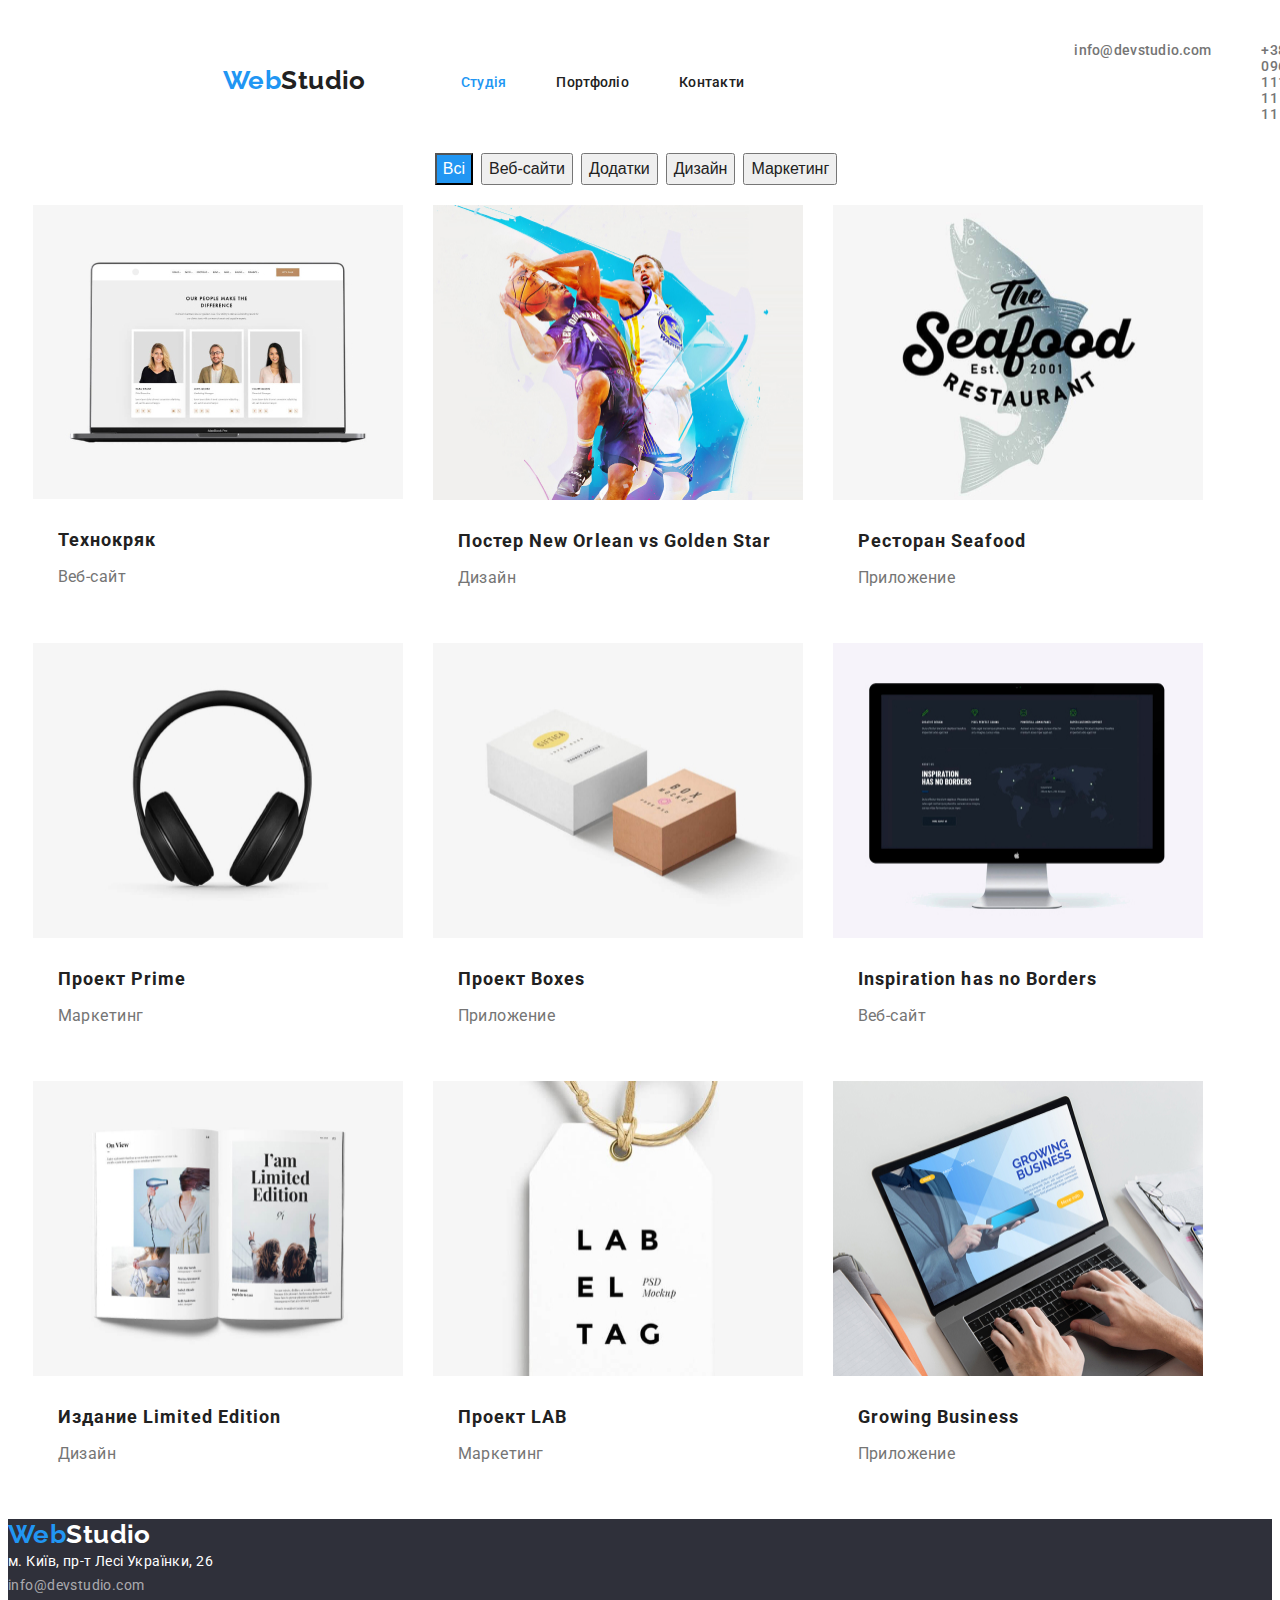
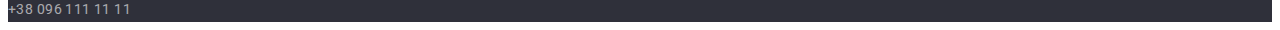
==== portfolio.html @ 52b1f056 "sdd css potfolio list" ====
<!DOCTYPE html>
<html lang="uk">
  <head>
    <meta charset="UTF-8" />
    <meta http-equiv="X-UA-Compatible" content="IE=edge" />
    <meta name="viewport" content="width=device-width, initial-scale=1.0" />
    <title>WebStudio</title>
    <link rel="preconnect" href="https://fonts.googleapis.com" />
    <link rel="preconnect" href="https://fonts.gstatic.com" crossorigin />
    <link
      href="https://fonts.googleapis.com/css2?family=Raleway:wght@700&family=Roboto:wght@400;500;700;900&display=swap"
      rel="stylesheet"
    />
    <link rel="stylesheet" href="./css/styles.css" />
  </head>

  <body>
    <header class="page-header">
      <nav class="conteiner main-nav">
        <a class="page-logo" href="./index.html"><span class="web-logo">Web</span>Studio</a>
        <ul class="site-nav list">
          <li class="item"><a href="./index.html" class="link current">Студія</a></li>
          <li class="item"><a href="./portfolio.html" class="link">Портфоліо</a></li>
          <li class="item"><a href="" class="link">Контакти</a></li>
        </ul>

        <ul class="auth-nav list">
          <li class="item">
            <a href="mailto:info@devstudio.com" class="link">info@devstudio.com</a>
          </li>
          <li class="item"><a href="tel:+380961111111" class="link">+38 096 111 11 11</a></li>
        </ul>
      </nav>
  </header>

    <main>
      <section class="portfolio">
        <h1 class="portfolio-title visually-hidden">Портфоліо</h1>
        <div class="portfolio-coneiner">
          <ul class="portfolio list">
            <li>
              <button class="portfolio-btn active" type="button">Всі</button>
            </li>
            <li>
              <button class="portfolio-btn" type="button">Веб-сайти</button>
            </li>
            <li>
              <button class="portfolio-btn" type="button">Додатки</button>
            </li>
            <li> 
              <button class="portfolio-btn" type="button">Дизайн</button>
            </li>
            <li>
              <button class="portfolio-btn" type="button">Маркетинг</button>
            </li>
          </ul>
        </div>
        
        <div class="list-conteiner">
          <ul class="flex-conteiner list">
            <li class="link">
              <img src="./images-portfolio/img.jpg" alt="Технокряк" class="photo" />
              <h3 class="list-title">Технокряк</h3>
              <p class="work-text">Веб-сайт</p>
            </li>
            <li class="link">
              <img
                src="./images-portfolio/img (1).jpg"
                alt="Постер New Orlean vs Golden Star"
                width="370"
                height="295"
                class="picture"
              />
              <h3 class="list-title">Постер New Orlean vs Golden Star</h3>
              <p class="work-text">Дизайн</p>
            </li>
            <li class="link">
              <img
                src="./images-portfolio/img (2).jpg"
                alt="Ресторан Seafood"
                width="370"
                height="295"
                class="picture"
              />
              <h3 class="list-title">Ресторан Seafood</h3>
              <p class="work-text">Приложение</p>
            </li>
            <li class="link">
              <img
                src="./images-portfolio/img (3).jpg"
                alt="Проект Prime"
                width="370"
                height="295"
                class="picture"
              />
              <h3 class="list-title">Проект Prime</h3>
              <p class="work-text">Маркетинг</p>
            </li>
            <li class="link">
              <img
                src="./images-portfolio/img (4).jpg"
                alt="Проект Boxes"
                width="370"
                height="295"
                class="picture"
              />
              <h3 class="list-title">Проект Boxes</h3>
              <p class="work-text">Приложение</p>
            </li>
            <li class="link">
              <img
                src="./images-portfolio/img (5).jpg"
                alt="Inspiration has no Borders"
                width="370"
                height="295"
                class="picture"
              />
              <h3 class="list-title">Inspiration has no Borders</h3>
              <p class="work-text">Веб-сайт</p>
            </li>
            <li class="link">
              <img
                src="./images-portfolio/img (7).jpg"
                alt="Издание Limited Edition"
                width="370"
                height="295"
                class="picture"
              />
              <h3 class="list-title">Издание Limited Edition</h3>
              <p class="work-text">Дизайн</p>
            </li>
            <li class="link">
              <img
                src="./images-portfolio/img (8).jpg"
                alt="Проект LAB"
                width="370"
                height="295"
                class="picture"
              />
              <h3 class="list-title">Проект LAB</h3>
              <p class="work-text">Маркетинг</p>
            </li>
            <li class="link">
              <img
                src="./images-portfolio/img (9).jpg"
                alt="Growing Business"
                width="370"
                height="295"
                class="picture"
              />
              <h3 class="list-title">Growing Business</h3>
              <p class="work-text">Приложение</p>
            </li>
          </ul>
        </div>
        
      </section>
    </main>

    <footer class="footer">
      <a class="logo list" href="./index.html"><span class="web-logo">Web</span>Studio</a>
      <address>
        <ul class="footer list">
          <li>
            <a
              href="https://www.google.com.ua/maps/place/%D0%B1%D1%83%D0%BB.+%D0%9B%D0%B5%D1%81%D0%B8+%D0%A3%D0%BA%D1%80%D0%B0%D0%B8%D0%BD%D0%BA%D0%B8,+26,+%D0%9A%D0%B8%D0%B5%D0%B2,+02000/@50.4265807,30.5383858,17z/data=!3m1!4b1!4m5!3m4!1s0x40d4cf0e033ecbe9:0x57a4dffefec77da0!8m2!3d50.4265807!4d30.5383858?hl=ru"
              class="adress-link"
              >м. Київ, пр-т Лесі Українки, 26</a
            >
          </li>
          <li><a href="mailto:info@devstudio.com" class="contacts-link">info@devstudio.com</a></li>
          <li><a href="tel:+380961111111" class="contacts-link">+38 096 111 11 11</a></li>
        </ul>
      </address>
    </footer>
  </body>
</html>
---- css/styles.css ----
/* index.html css */
:root {
    --primary-text-color: #757575;
    --secondary-text-color: #212121;
    --accent-color: #2196F3;
    --secondary-background-color: #FFFFFF;
}

body {
    font-family: Roboto, sans-serif; 
    font-size: 14px;
    letter-spacing: 0.03em;
    color: var(--primary-text-color);
    background-color: var(--secondary-background-color);
}

/* Utils */
.list {
    padding: 0;
    margin: 0;
    list-style: none;
}

/* .page-header {
    outline: 5px solid red;
} */

/* main-nav */
.main-nav  {
    display: flex;
    align-items: center;
    padding-left: 215px;
   }

/* logo */
.page-logo {
    display: flex;
    margin-right: 95px;

    color: var(--secondary-text-color); 
    font-family: 'Raleway', serif;
    font-weight: 700;
    font-size: 26px;
    line-height: 1.20;
    text-decoration: none;
}

.page-logo:hover,
.page-logo:focus {
    color: #292929;   
}

.web-logo {
    color: var(--accent-color);
}

/* site nav */
.link {
    text-decoration: none;
}

.conteiner {
    margin-left: auto;
    margin-right: auto;
}
.site-nav {
    display: flex;
    margin-right: 330px;
}

.site-nav .item + .item {
    margin-left: 50px   ;
}

.site-nav .link {
    display: block;
    padding-top: 35px;
    padding-bottom: 30px;

    color: var(--secondary-text-color);
    font-weight: 500;
    font-size: 14px;
    line-height: 1.07;
    letter-spacing: 0.02em;
    text-decoration: none;
    }

.site-nav .link:hover,
.site-nav .link:focus {
    color: var(--accent-color);
}

.site-nav .link.current {
    color: var(--accent-color);
}

/* auth-nav */
.auth-nav {
    display: flex;
}

.auth-nav .link {
    display: block;
    padding-top: 35px;
    padding-bottom: 30px;

    color: #757575;
    font-weight: 500;
    font-size: 14px;
    line-height: 1.14;
    letter-spacing: 0.02em;
    text-decoration: none; 
}

.auth-nav .item + .item {
    margin-left: 50px;
}

 .auth-nav .link:hover,
 .auth-nav .link:focus {
    color: var(--accent-color);
 }

/* Herro */
.herro {
    width: 1600px;
    line-height: 1.36;
    text-align: center;
    
    background-color: #2F303A;
}

.herro-title {
    padding-top: 200px;
    margin-top: 0;
    /* margin-bottom: 90px; */

    font-weight: 900;
    font-size: 44px;
    line-height: 1.36;
    text-align: center;
    letter-spacing: 0.06em;
    text-transform: uppercase;
    color: var(--secondary-background-color);
}

.btn {
    margin-bottom: 200px;
    font-weight: 700;
    font-size: 16px;
    line-height: 1.88;
    
    align-items: center;
    text-align: center;
    letter-spacing: 0.06em;
    cursor: pointer;
    color: var(--secondary-background-color);
    background: var(--accent-color)
}

.btn:hover,
.btn:focus {
    background:var(--accent-color);
    box-shadow: 0px 4px 4px rgba(0, 0, 0, 0.15);
    border-radius: 4px; 
}

/* features */
.features-section {
    display: flex;
    margin: 95px 215px;
    align-items: center;
   }

.section-title {
    font-weight: 700;
    font-size: 36px;
    line-height: 1.17;
    text-align: center;
    color: var(--secondary-text-color);
}

.features-list {
    display: flex;
    list-style: none;
    width: 1170px;
}

 /*прихований заголовок*/
 .visually-hidden {
    position: absolute;
    width: 1px;
    height: 1px;
    margin: -1px;
    border: 0;
    padding: 0;
    white-space: nowrap;
    clip-path: inset(100%);
    clip: rect(0 0 0 0);
    overflow: hidden;
 }

 .features-list .features-list-li + .features-list-li {
    margin-left: 30px;
 }

.title {
    margin-top: 0;
    margin-bottom: 10px;
    font-size: 14px;
    font-weight: 700;
    line-height: 1.14;
    list-style: none;
    color: var(--secondary-text-color);
    text-transform: uppercase;
}

.text {
    margin-top: 0;
    margin-bottom: 0;
    font-size: 14px;
    line-height: 1.71;
}

/* work */
.work-section {
    margin: 95px 215px;

    width: 1170px;
    align-items: center;
}

.work .link {
    display: flex;
    flex-direction: row;
    background: url(creative-artist-web-design-with-working-colour-selection-graphic-tablet_35674-1119.jpg);
}

.work-list {
    display: flex;
    /* flex-wrap: wrap; */
    margin-top: 0;
    margin-bottom: 0;

    list-style: none;
}

.work-list .link + .link {
    margin-left: 30px;
}
.work {
    margin-top: 0;
    margin-bottom: 50px;
}

/* team */
.team-section {
    margin-left: 215px;
    margin-right: 215px;
    margin-top: 0;
    align-items: center;
    background-color: red;
}

.section-title {
    margin-top: 95px;
    margin-bottom: 50px; 
}

.team {
    background-color: var(--secondary-background-color);
    border-radius: 0px;
}

.main-team {
display: flex;
}

.team-text {
    font-size: 16px;
    line-height: 1.19;
    text-align: center;
    color: var(--primary-text-color);
}

.team .title {
    font-weight: 500;
    font-size: 16px;
    line-height: 1.19;
    text-align: center;
    color: var(--secondary-text-color);
}

.photo{
    background-color: var(--primary-text-color);
}

/* footer    */
.footer {
background-color: #2F303A;
}

.logo {
    font-family: 'Raleway';
    font-weight: 700;
    font-size: 26px;
    line-height: 1.19;
    text-decoration: none;
    color: var(--secondary-background-color);
}

.adress-link,
.contacts-link {
    font-style: normal;
    line-height: 1.71;
    text-decoration: none;
    color: var(--secondary-background-color) 
}

.contacts-link {
    color: rgba(255, 255, 255, 0.6);
}

.contacts-link:hover,
.contacts-link:focus {
    color:var(--accent-color);
}

/* potfolio/css */
.work-text {
    margin-top: 0;
    margin-bottom: 20px;

    font-size: 16px;
    line-height: 30px;
    letter-spacing: 0.03em;
    color: var(--primary-text-color);
}

.work-text,
.list-title {
    padding-right: 25px;
    padding-left: 25px;
}

.list-title {
    margin-top: 20px;
    margin-bottom: 4px;
    
    font-size: 18px;
    line-height: 36px;
    letter-spacing: 0.06em;
    color: var(--secondary-text-color);
}

.portfolio .list {
    display: flex;
    justify-content: center;
    margin-top: 0px;
    margin-bottom: 20px;
}

.portfolio-btn {
    margin-right: 8px;
    font-weight: 500;
    font-size: 16px;
    line-height: 1.63;
    text-align: center;
    cursor: pointer;
    color: var(--secondary-text-color);
}

 .portfolio-btn:hover,
 .portfolio-btn:focus {
    color: #F5F4FA;
    background: #2196F3;
    box-shadow: 0px 3px 1px rgba(0, 0, 0, 0.1), 0px 1px 2px rgba(0, 0, 0, 0.08), 0px 2px 2px rgba(0, 0, 0, 0.12);
    border-radius: 4px;
 }

 .portfolio-btn.active {
    background-color: var(--accent-color);
    color: var(--secondary-background-color);
 }
 
 .list-conteiner {
    width: 1200px;
    padding-left: 15 px;
    padding-right: 15px;
    margin-left: auto;
    margin-right: auto;
 }

.flex-conteiner {
    display: flex;
    flex-wrap: wrap;
 }

 .flex-conteiner .link {
    background-color: var(--secondary-background-color);
    width: 370px;
    margin-right: 30px;
    margin-bottom: 30px;
}

.flex-conteiner:nth-child(3n) {
    margin-right: 0;
}

.flex-conteiner:nth-last-child(-n + 3) {
    margin-bottom: 0;
}
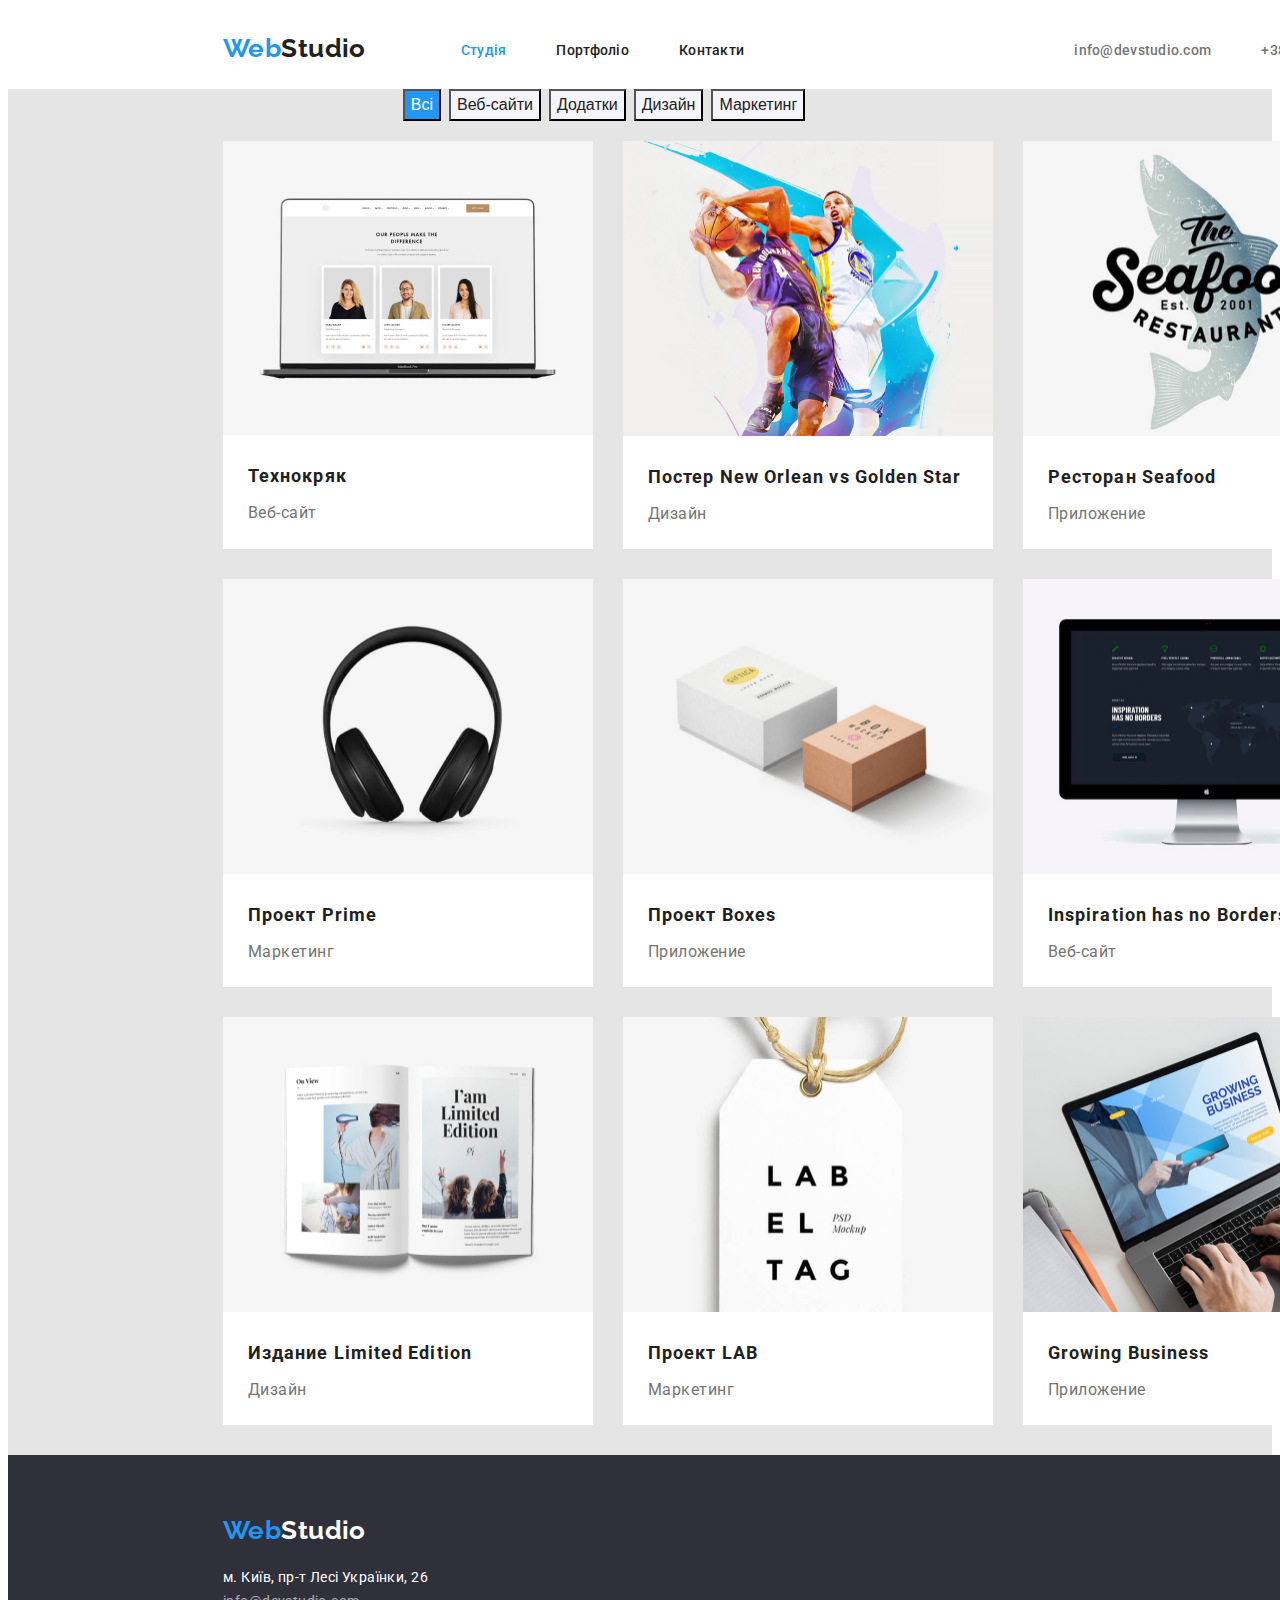
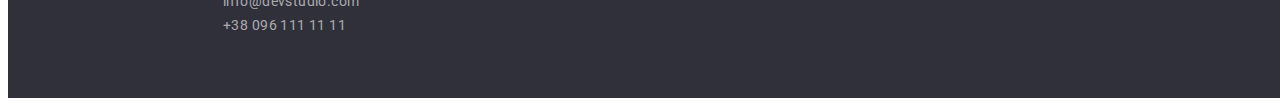
==== commit f1582ee4: "add css portfolio footer" ====
--- a/portfolio.html
+++ b/portfolio.html
@@ -158,20 +158,25 @@
     </main>
 
     <footer class="footer">
-      <a class="logo list" href="./index.html"><span class="web-logo">Web</span>Studio</a>
-      <address>
-        <ul class="footer list">
-          <li>
+      <section class="footer-section">
+        <div class="footer-logo">
+          <a class="logo list" href="./index.html"><span class="web-logo">Web</span>Studio</a>
+        </div>
+  
+        <address>
+        <ul class="footer-adress list">
+          <li class="item">
             <a
               href="https://www.google.com.ua/maps/place/%D0%B1%D1%83%D0%BB.+%D0%9B%D0%B5%D1%81%D0%B8+%D0%A3%D0%BA%D1%80%D0%B0%D0%B8%D0%BD%D0%BA%D0%B8,+26,+%D0%9A%D0%B8%D0%B5%D0%B2,+02000/@50.4265807,30.5383858,17z/data=!3m1!4b1!4m5!3m4!1s0x40d4cf0e033ecbe9:0x57a4dffefec77da0!8m2!3d50.4265807!4d30.5383858?hl=ru"
               class="adress-link"
               >м. Київ, пр-т Лесі Українки, 26</a
             >
           </li>
-          <li><a href="mailto:info@devstudio.com" class="contacts-link">info@devstudio.com</a></li>
-          <li><a href="tel:+380961111111" class="contacts-link">+38 096 111 11 11</a></li>
+          <li class="item"><a href="mailto:info@devstudio.com" class="contacts-link">info@devstudio.com</a></li>
+          <li class="item"><a href="tel:+380961111111" class="contacts-link">+38 096 111 11 11</a></li>
         </ul>
       </address>
+      </section>
     </footer>
   </body>
 </html>
--- a/css/styles.css
+++ b/css/styles.css
@@ -18,18 +18,17 @@
 .list {
     padding: 0;
     margin: 0;
+    
     list-style: none;
 }
-
-/* .page-header {
-    outline: 5px solid red;
-} */
 
 /* main-nav */
 .main-nav  {
     display: flex;
     align-items: center;
-    padding-left: 215px;
+    width: 1200px;
+    margin-left: 215px;
+    margin-right: 215px;
    }
 
 /* logo */
@@ -59,10 +58,6 @@
     text-decoration: none;
 }
 
-.conteiner {
-    margin-left: auto;
-    margin-right: auto;
-}
 .site-nav {
     display: flex;
     margin-right: 330px;
@@ -168,7 +163,9 @@
 /* features */
 .features-section {
     display: flex;
+
     margin: 95px 215px;
+
     align-items: center;
    }
 
@@ -182,6 +179,7 @@
 
 .features-list {
     display: flex;
+
     list-style: none;
     width: 1170px;
 }
@@ -207,6 +205,7 @@
 .title {
     margin-top: 0;
     margin-bottom: 10px;
+
     font-size: 14px;
     font-weight: 700;
     line-height: 1.14;
@@ -218,6 +217,7 @@
 .text {
     margin-top: 0;
     margin-bottom: 0;
+    
     font-size: 14px;
     line-height: 1.71;
 }
@@ -255,11 +255,14 @@
 
 /* team */
 .team-section {
+    padding-left: 15px;
+    padding-right: 15px;
     margin-left: 215px;
     margin-right: 215px;
     margin-top: 0;
+
     align-items: center;
-    background-color: red;
+    width: 1200px;
 }
 
 .section-title {
@@ -267,23 +270,32 @@
     margin-bottom: 50px; 
 }
 
+.main-team .team-list + .team-list {
+    margin-left: 30px;
+}
 .team {
     background-color: var(--secondary-background-color);
     border-radius: 0px;
 }
 
 .main-team {
-display: flex;
+    display: flex;
+    margin-bottom: 95px;
 }
 
 .team-text {
+    margin-bottom: 30px;
+
     font-size: 16px;
     line-height: 1.19;
     text-align: center;
     color: var(--primary-text-color);
 }
 
-.team .title {
+.team-list .title {
+    margin-top: 30px;
+    margin-bottom: 10px;
+
     font-weight: 500;
     font-size: 16px;
     line-height: 1.19;
@@ -291,15 +303,20 @@
     color: var(--secondary-text-color);
 }
 
-.photo{
+.photo {
     background-color: var(--primary-text-color);
 }
 
-/* footer    */
 .footer {
-background-color: #2F303A;
-}
-
+    width: 1600px;
+    background-color: #2F303A;
+}
+
+.footer-section {
+    width: 1200px;
+    margin-left: 215px;
+    
+}
 .logo {
     font-family: 'Raleway';
     font-weight: 700;
@@ -309,6 +326,14 @@
     color: var(--secondary-background-color);
 }
 
+.footer-logo {
+    padding-top: 60px;
+    padding-bottom: 20px;
+}
+
+.footer-adress {
+    padding-bottom: 60px;
+}
 .adress-link,
 .contacts-link {
     font-style: normal;
@@ -353,21 +378,34 @@
     color: var(--secondary-text-color);
 }
 
+.portfolio {
+    background-color: #E5E5E5;
+}
+
+.portfolio-coneiner {
+ width: 1200px;
+}
+
 .portfolio .list {
     display: flex;
-    justify-content: center;
     margin-top: 0px;
     margin-bottom: 20px;
+    margin-right: 0;
+    justify-content: center;
+    
 }
 
 .portfolio-btn {
     margin-right: 8px;
+
     font-weight: 500;
     font-size: 16px;
+
     line-height: 1.63;
     text-align: center;
     cursor: pointer;
     color: var(--secondary-text-color);
+    background-color: #F5F4FA;
 }
 
  .portfolio-btn:hover,
@@ -385,22 +423,26 @@
  
  .list-conteiner {
     width: 1200px;
+
     padding-left: 15 px;
     padding-right: 15px;
-    margin-left: auto;
-    margin-right: auto;
+    margin-left: 215px;
+    margin-right: 215px;
  }
 
 .flex-conteiner {
     display: flex;
     flex-wrap: wrap;
+
  }
 
  .flex-conteiner .link {
-    background-color: var(--secondary-background-color);
     width: 370px;
+
     margin-right: 30px;
     margin-bottom: 30px;
+
+    background-color: var(--secondary-background-color);
 }
 
 .flex-conteiner:nth-child(3n) {
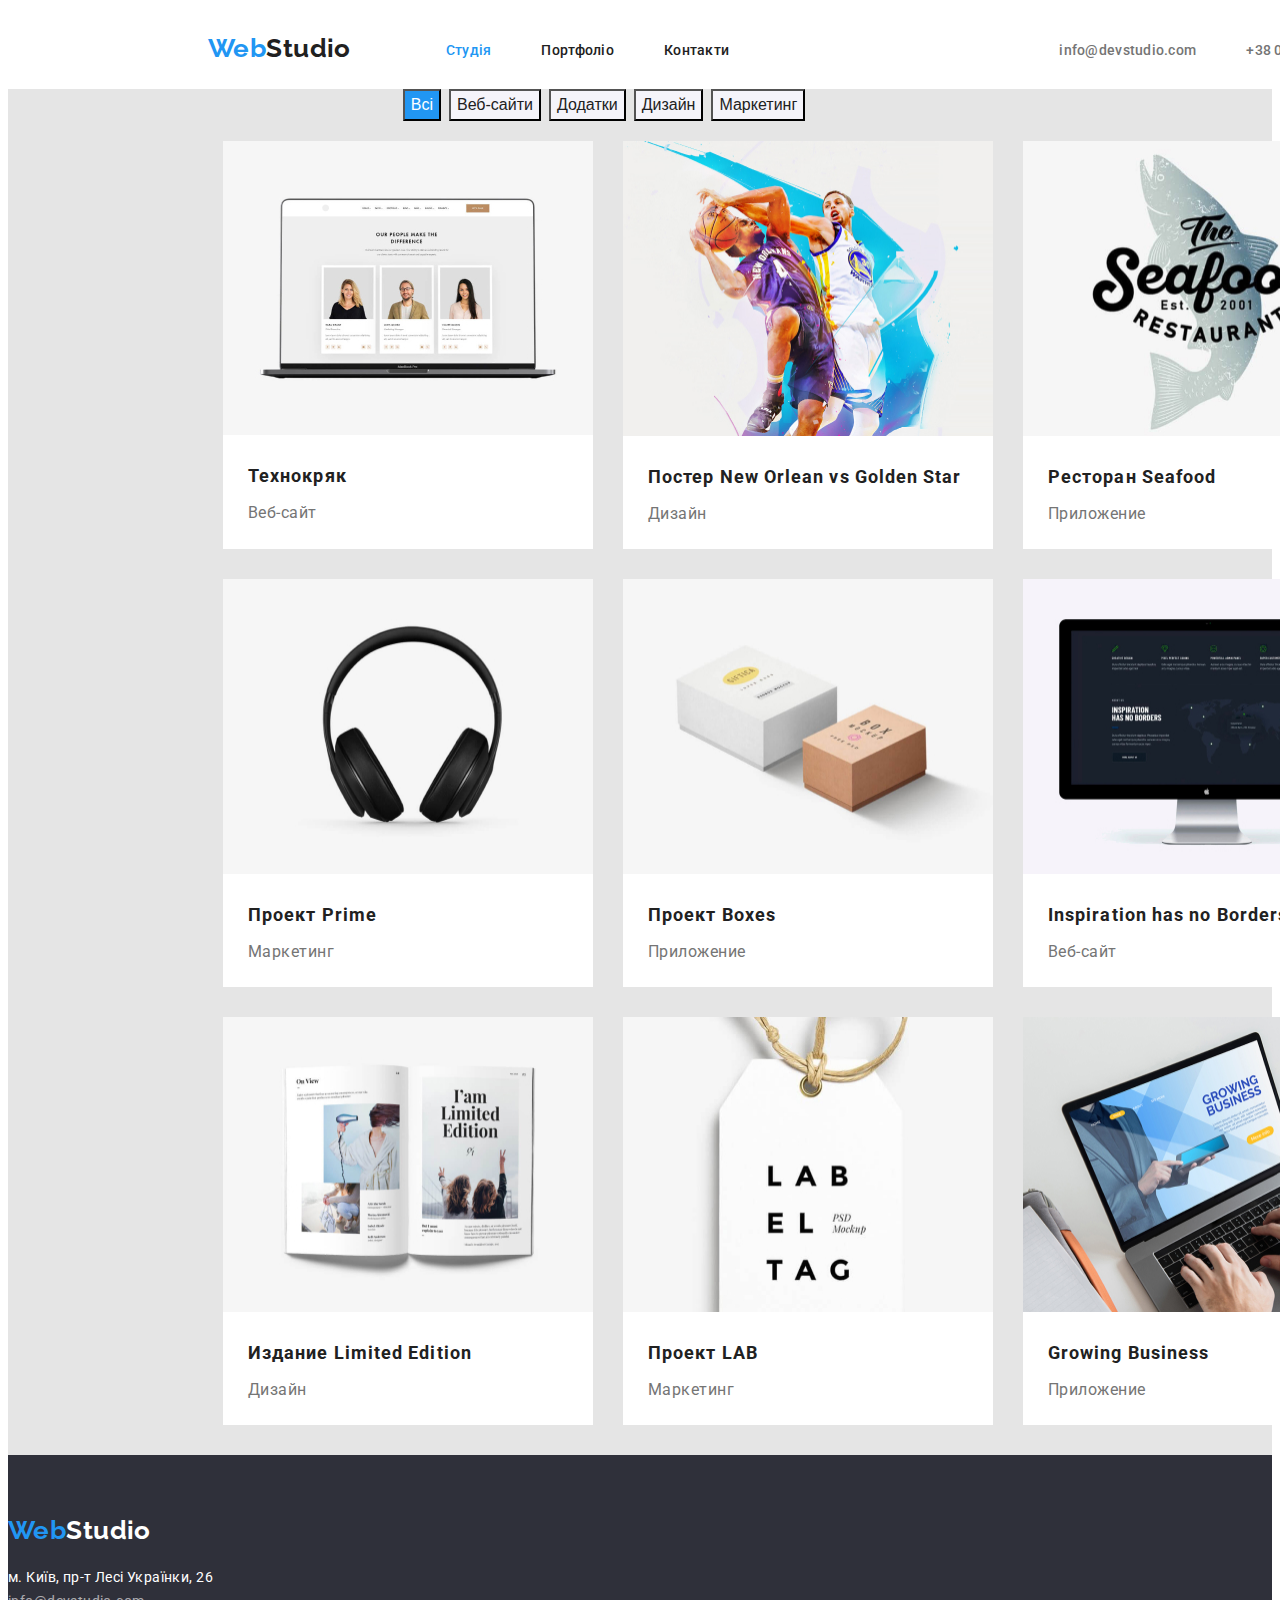
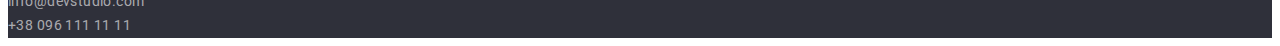
==== commit 4e3e721a: "fix portfolio footer" ====
--- a/portfolio.html
+++ b/portfolio.html
@@ -16,22 +16,24 @@
 
   <body>
     <header class="page-header">
-      <nav class="conteiner main-nav">
-        <a class="page-logo" href="./index.html"><span class="web-logo">Web</span>Studio</a>
-        <ul class="site-nav list">
-          <li class="item"><a href="./index.html" class="link current">Студія</a></li>
-          <li class="item"><a href="./portfolio.html" class="link">Портфоліо</a></li>
-          <li class="item"><a href="" class="link">Контакти</a></li>
-        </ul>
+      <div class="page container">
+        <nav class="main-nav">
+          <a class="page-logo" href="./index.html"><span class="web-logo">Web</span>Studio</a>
+          <ul class="site-nav list">
+            <li class="item"><a href="./index.html" class="link current">Студія</a></li>
+            <li class="item"><a href="./portfolio.html" class="link">Портфоліо</a></li>
+            <li class="item"><a href="" class="link">Контакти</a></li>
+          </ul>
+        </nav>
 
-        <ul class="auth-nav list">
-          <li class="item">
-            <a href="mailto:info@devstudio.com" class="link">info@devstudio.com</a>
-          </li>
-          <li class="item"><a href="tel:+380961111111" class="link">+38 096 111 11 11</a></li>
-        </ul>
-      </nav>
-  </header>
+          <ul class="auth-nav list">
+            <li class="item">
+              <a href="mailto:info@devstudio.com" class="link">info@devstudio.com</a>
+            </li>
+            <li class="item"><a href="tel:+380961111111" class="link">+38 096 111 11 11</a></li>
+          </ul>
+      </div>
+    </header>
 
     <main>
       <section class="portfolio">
--- a/css/styles.css
+++ b/css/styles.css
@@ -6,6 +6,14 @@
     --secondary-background-color: #FFFFFF;
 }
 
+/* Utils */
+.list {
+    padding: 0;
+    margin: 0;
+    
+    list-style: none;
+}
+
 body {
     font-family: Roboto, sans-serif; 
     font-size: 14px;
@@ -14,21 +22,41 @@
     background-color: var(--secondary-background-color);
 }
 
-/* Utils */
-.list {
-    padding: 0;
-    margin: 0;
-    
-    list-style: none;
+.section {
+    width: 1600px;
+    margin-top: 94px;
+    margin-bottom: 94px;
+   }
+
+.page-header {
+    width: 1600px;
+    background-color: var(--secondary-background-color);
+}
+
+.hero-container {
+    width: 1200px;
+    padding-left: 15px;
+    padding-right: 15px;
+    margin-left: auto;
+    margin-right: auto;
+}
+
+.container {
+    width: 1200px;
+    padding-left: 15px;
+    padding-right: 15px;
+    margin-left: auto;
+    margin-right: auto;
 }
 
 /* main-nav */
+.page {
+    display: flex;
+}
+
 .main-nav  {
     display: flex;
     align-items: center;
-    width: 1200px;
-    margin-left: 215px;
-    margin-right: 215px;
    }
 
 /* logo */
@@ -116,19 +144,23 @@
     color: var(--accent-color);
  }
 
-/* Herro */
-.herro {
+/* Hero */
+.hero-section {
     width: 1600px;
-    line-height: 1.36;
-    text-align: center;
-    
+    padding-left: 94px;
+    padding-right: 94px;
+    padding-top: 200px;
+    padding-bottom: 200px;
+    text-align: center;
     background-color: #2F303A;
 }
 
-.herro-title {
-    padding-top: 200px;
-    margin-top: 0;
-    /* margin-bottom: 90px; */
+.hero-title {
+    width: 696px;
+    margin-top: 0;
+    margin-bottom: 30px;
+    margin-left: auto;
+    margin-right: auto;
 
     font-weight: 900;
     font-size: 44px;
@@ -140,7 +172,8 @@
 }
 
 .btn {
-    margin-bottom: 200px;
+    padding: 10px 32px 10px 32px;
+
     font-weight: 700;
     font-size: 16px;
     line-height: 1.88;
@@ -150,7 +183,8 @@
     letter-spacing: 0.06em;
     cursor: pointer;
     color: var(--secondary-background-color);
-    background: var(--accent-color)
+    background: var(--accent-color);
+    border: var(--accent-color);
 }
 
 .btn:hover,
@@ -161,14 +195,6 @@
 }
 
 /* features */
-.features-section {
-    display: flex;
-
-    margin: 95px 215px;
-
-    align-items: center;
-   }
-
 .section-title {
     font-weight: 700;
     font-size: 36px;
@@ -178,10 +204,10 @@
 }
 
 .features-list {
-    display: flex;
-
+    padding: 0;
+    margin: 0;
+    display: flex;
     list-style: none;
-    width: 1170px;
 }
 
  /*прихований заголовок*/
@@ -198,6 +224,10 @@
     overflow: hidden;
  }
 
+ .features-list-li {
+    width: 270px;
+ }
+
  .features-list .features-list-li + .features-list-li {
     margin-left: 30px;
  }
@@ -223,13 +253,6 @@
 }
 
 /* work */
-.work-section {
-    margin: 95px 215px;
-
-    width: 1170px;
-    align-items: center;
-}
-
 .work .link {
     display: flex;
     flex-direction: row;
@@ -238,9 +261,9 @@
 
 .work-list {
     display: flex;
-    /* flex-wrap: wrap; */
     margin-top: 0;
     margin-bottom: 0;
+    padding: 0%;
 
     list-style: none;
 }
@@ -251,18 +274,6 @@
 .work {
     margin-top: 0;
     margin-bottom: 50px;
-}
-
-/* team */
-.team-section {
-    padding-left: 15px;
-    padding-right: 15px;
-    margin-left: 215px;
-    margin-right: 215px;
-    margin-top: 0;
-
-    align-items: center;
-    width: 1200px;
 }
 
 .section-title {
@@ -273,6 +284,7 @@
 .main-team .team-list + .team-list {
     margin-left: 30px;
 }
+
 .team {
     background-color: var(--secondary-background-color);
     border-radius: 0px;
@@ -307,16 +319,11 @@
     background-color: var(--primary-text-color);
 }
 
+/* footer */
 .footer {
-    width: 1600px;
     background-color: #2F303A;
 }
 
-.footer-section {
-    width: 1200px;
-    margin-left: 215px;
-    
-}
 .logo {
     font-family: 'Raleway';
     font-weight: 700;
@@ -327,13 +334,22 @@
 }
 
 .footer-logo {
+    width: 145px;
     padding-top: 60px;
     padding-bottom: 20px;
 }
 
-.footer-adress {
+.footer-adress-list {
+    width: 231px;
+    padding-left: 0;
     padding-bottom: 60px;
-}
+    margin: 0;
+    list-style: none;
+}
+.footer-adress .list {
+    margin-right: 0;
+}
+
 .adress-link,
 .contacts-link {
     font-style: normal;
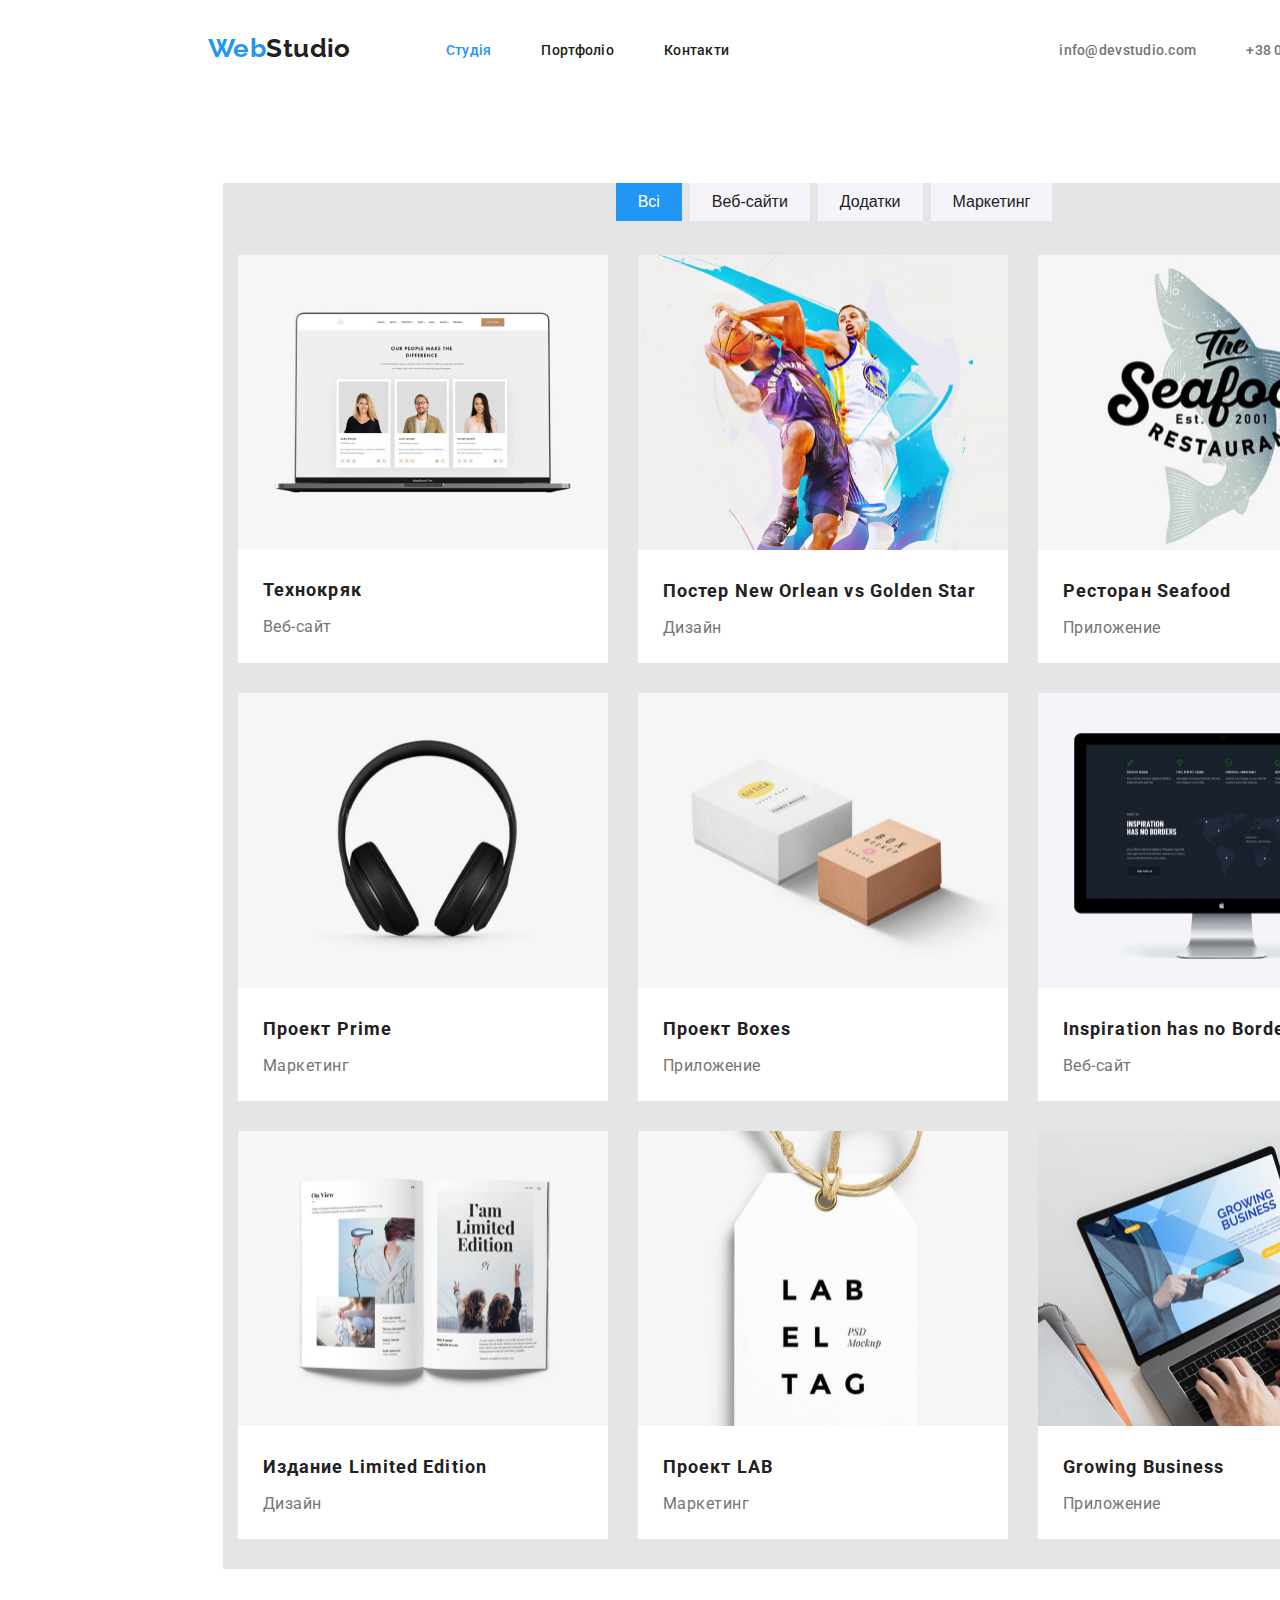
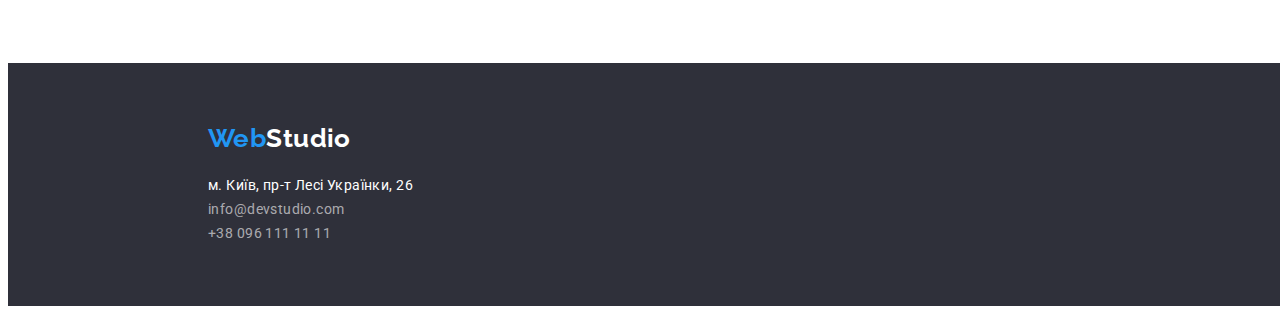
==== commit 6c29ab74: "fix portfolio" ====
--- a/portfolio.html
+++ b/portfolio.html
@@ -38,25 +38,12 @@
     <main>
       <section class="portfolio">
         <h1 class="portfolio-title visually-hidden">Портфоліо</h1>
-        <div class="portfolio-coneiner">
-          <ul class="portfolio list">
-            <li>
+          <div class="portfolio-container">
               <button class="portfolio-btn active" type="button">Всі</button>
-            </li>
-            <li>
               <button class="portfolio-btn" type="button">Веб-сайти</button>
-            </li>
-            <li>
               <button class="portfolio-btn" type="button">Додатки</button>
-            </li>
-            <li> 
-              <button class="portfolio-btn" type="button">Дизайн</button>
-            </li>
-            <li>
               <button class="portfolio-btn" type="button">Маркетинг</button>
-            </li>
-          </ul>
-        </div>
+          </div>
         
         <div class="list-conteiner">
           <ul class="flex-conteiner list">
@@ -159,26 +146,23 @@
       </section>
     </main>
 
-    <footer class="footer">
-      <section class="footer-section">
-        <div class="footer-logo">
-          <a class="logo list" href="./index.html"><span class="web-logo">Web</span>Studio</a>
-        </div>
-  
-        <address>
-        <ul class="footer-adress list">
-          <li class="item">
-            <a
-              href="https://www.google.com.ua/maps/place/%D0%B1%D1%83%D0%BB.+%D0%9B%D0%B5%D1%81%D0%B8+%D0%A3%D0%BA%D1%80%D0%B0%D0%B8%D0%BD%D0%BA%D0%B8,+26,+%D0%9A%D0%B8%D0%B5%D0%B2,+02000/@50.4265807,30.5383858,17z/data=!3m1!4b1!4m5!3m4!1s0x40d4cf0e033ecbe9:0x57a4dffefec77da0!8m2!3d50.4265807!4d30.5383858?hl=ru"
-              class="adress-link"
-              >м. Київ, пр-т Лесі Українки, 26</a
-            >
-          </li>
-          <li class="item"><a href="mailto:info@devstudio.com" class="contacts-link">info@devstudio.com</a></li>
-          <li class="item"><a href="tel:+380961111111" class="contacts-link">+38 096 111 11 11</a></li>
-        </ul>
-      </address>
-      </section>
+    <footer class="footer-section">
+      <div class="container">
+          <div class="footer-logo">
+            <a class="logo list" href="./index.html"><span class="web-logo">Web</span>Studio</a>
+          </div>
+    
+          <address class="footer-addres">
+            <ul class="footer-adress-list">
+              <li class="item"><a
+                href="https://www.google.com.ua/maps/place/%D0%B1%D1%83%D0%BB.+%D0%9B%D0%B5%D1%81%D0%B8+%D0%A3%D0%BA%D1%80%D0%B0%D0%B8%D0%BD%D0%BA%D0%B8,+26,+%D0%9A%D0%B8%D0%B5%D0%B2,+02000/@50.4265807,30.5383858,17z/data=!3m1!4b1!4m5!3m4!1s0x40d4cf0e033ecbe9:0x57a4dffefec77da0!8m2!3d50.4265807!4d30.5383858?hl=ru"
+                class="adress-link"
+                >м. Київ, пр-т Лесі Українки, 26</a></li>
+              <li class="item"><a href="mailto:info@devstudio.com" class="contacts-link">info@devstudio.com</a></li>
+              <li class="item"><a href="tel:+380961111111" class="contacts-link">+38 096 111 11 11</a></li>
+            </ul>
+          </address>
+      </div>
     </footer>
   </body>
 </html>
--- a/css/styles.css
+++ b/css/styles.css
@@ -25,7 +25,6 @@
 .section {
     width: 1600px;
     margin-top: 94px;
-    margin-bottom: 94px;
    }
 
 .page-header {
@@ -145,6 +144,10 @@
  }
 
 /* Hero */
+.main-contenet {
+    margin-bottom: 0;
+}
+
 .hero-section {
     width: 1600px;
     padding-left: 94px;
@@ -271,13 +274,23 @@
 .work-list .link + .link {
     margin-left: 30px;
 }
+
 .work {
     margin-top: 0;
     margin-bottom: 50px;
 }
 
+/* team */
+.team-section {
+    width: 1600px;
+    margin-top: 0;
+    margin-bottom: 0;
+    padding-top: 94px;
+    padding-bottom: 94px;
+}
+
 .section-title {
-    margin-top: 95px;
+    margin-top: 94px;
     margin-bottom: 50px; 
 }
 
@@ -292,7 +305,6 @@
 
 .main-team {
     display: flex;
-    margin-bottom: 95px;
 }
 
 .team-text {
@@ -320,7 +332,10 @@
 }
 
 /* footer */
-.footer {
+.footer-section {
+    width: 1600px;
+    margin-top: 0;
+    margin-top: 0;
     background-color: #2F303A;
 }
 
@@ -368,6 +383,68 @@
 }
 
 /* potfolio/css */
+.portfolio {
+    width: 1200px;
+    margin-top: 94px;
+    margin-bottom: 94px;
+    margin-left: 215px;
+    margin-right: 215px;
+    padding-left: 15px;
+    padding-right: 15px;
+    background-color: #E5E5E5;
+}
+
+.portfolio-container {
+    display: flex;
+    margin-top: 0px;
+    margin-left: auto;
+    margin-right: auto;
+    width: 611px;
+    padding-top: 0;
+    padding-bottom: 34px;
+    justify-content: center;
+}
+
+.portfolio-btn {
+    margin-right: 8px;
+    padding: 6px 22px 6px 22px;
+    font-weight: 500;
+    font-size: 16px;
+
+    line-height: 1.63;
+    text-align: center;
+    cursor: pointer;
+    color: var(--secondary-text-color);
+    background-color: #F5F4FA;
+    border: transparent;
+}
+
+ .portfolio-btn:hover,
+ .portfolio-btn:focus {
+    color: #F5F4FA;
+    background: #2196F3;
+    box-shadow: 0px 3px 1px rgba(0, 0, 0, 0.1), 0px 1px 2px rgba(0, 0, 0, 0.08), 0px 2px 2px rgba(0, 0, 0, 0.12);
+    border-radius: 4px;
+ }
+
+ .portfolio-btn.active {
+    background-color: var(--accent-color);
+    color: var(--secondary-background-color);
+ }
+
+.list-conteiner {
+    width: 1200px;
+    padding-left: 15 px;
+    padding-right: 15px;
+    margin-left: auto;
+    margin-right: auto;
+ }  
+
+.flex-conteiner {
+    display: flex;
+    flex-wrap: wrap;
+ }
+ 
 .work-text {
     margin-top: 0;
     margin-bottom: 20px;
@@ -394,64 +471,6 @@
     color: var(--secondary-text-color);
 }
 
-.portfolio {
-    background-color: #E5E5E5;
-}
-
-.portfolio-coneiner {
- width: 1200px;
-}
-
-.portfolio .list {
-    display: flex;
-    margin-top: 0px;
-    margin-bottom: 20px;
-    margin-right: 0;
-    justify-content: center;
-    
-}
-
-.portfolio-btn {
-    margin-right: 8px;
-
-    font-weight: 500;
-    font-size: 16px;
-
-    line-height: 1.63;
-    text-align: center;
-    cursor: pointer;
-    color: var(--secondary-text-color);
-    background-color: #F5F4FA;
-}
-
- .portfolio-btn:hover,
- .portfolio-btn:focus {
-    color: #F5F4FA;
-    background: #2196F3;
-    box-shadow: 0px 3px 1px rgba(0, 0, 0, 0.1), 0px 1px 2px rgba(0, 0, 0, 0.08), 0px 2px 2px rgba(0, 0, 0, 0.12);
-    border-radius: 4px;
- }
-
- .portfolio-btn.active {
-    background-color: var(--accent-color);
-    color: var(--secondary-background-color);
- }
- 
- .list-conteiner {
-    width: 1200px;
-
-    padding-left: 15 px;
-    padding-right: 15px;
-    margin-left: 215px;
-    margin-right: 215px;
- }
-
-.flex-conteiner {
-    display: flex;
-    flex-wrap: wrap;
-
- }
-
  .flex-conteiner .link {
     width: 370px;
 
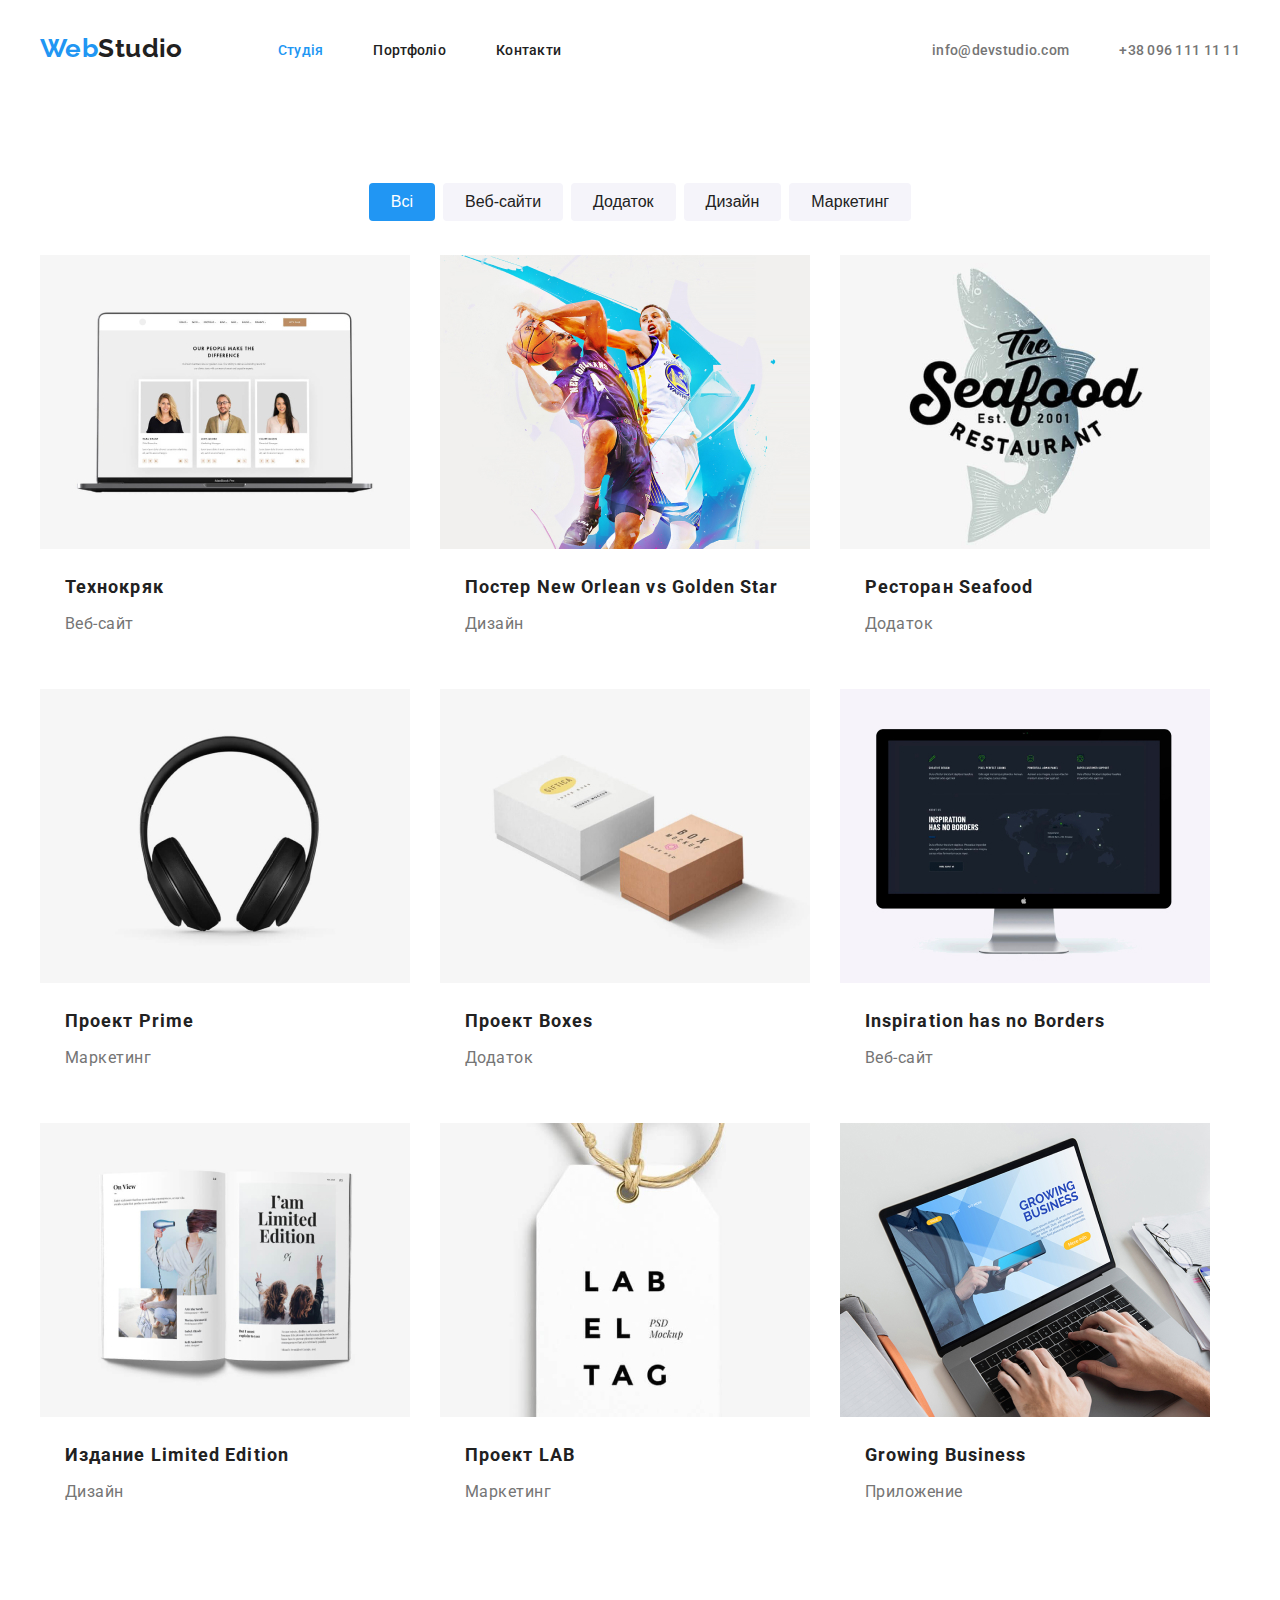
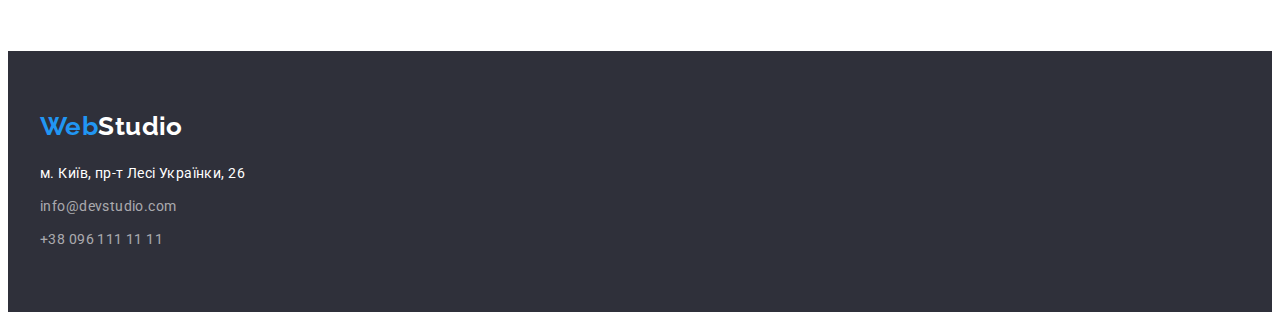
==== commit 60335ddc: "fix portfolio" ====
--- a/portfolio.html
+++ b/portfolio.html
@@ -36,16 +36,17 @@
     </header>
 
     <main>
-      <section class="portfolio">
+      <section class="portfolio section">
         <h1 class="portfolio-title visually-hidden">Портфоліо</h1>
-          <div class="portfolio-container">
+          <div class="container portfolio-container">
               <button class="portfolio-btn active" type="button">Всі</button>
               <button class="portfolio-btn" type="button">Веб-сайти</button>
-              <button class="portfolio-btn" type="button">Додатки</button>
+              <button class="portfolio-btn" type="button">Додаток</button>
+              <button class="portfolio-btn" type="button">Дизайн</button>
               <button class="portfolio-btn" type="button">Маркетинг</button>
           </div>
         
-        <div class="list-conteiner">
+        <div class=" container list-conteiner">
           <ul class="flex-conteiner list">
             <li class="link">
               <img src="./images-portfolio/img.jpg" alt="Технокряк" class="photo" />
@@ -72,7 +73,7 @@
                 class="picture"
               />
               <h3 class="list-title">Ресторан Seafood</h3>
-              <p class="work-text">Приложение</p>
+              <p class="work-text">Додаток</p>
             </li>
             <li class="link">
               <img
@@ -94,7 +95,7 @@
                 class="picture"
               />
               <h3 class="list-title">Проект Boxes</h3>
-              <p class="work-text">Приложение</p>
+              <p class="work-text">Додаток</p>
             </li>
             <li class="link">
               <img
@@ -146,13 +147,10 @@
       </section>
     </main>
 
-    <footer class="footer-section">
+    <footer class="section footer-section">
       <div class="container">
-          <div class="footer-logo">
-            <a class="logo list" href="./index.html"><span class="web-logo">Web</span>Studio</a>
-          </div>
-    
-          <address class="footer-addres">
+        <a class="logo list" href="./index.html"><span class="web-logo">Web</span>Studio</a>
+        <address class="footer-addres">
             <ul class="footer-adress-list">
               <li class="item"><a
                 href="https://www.google.com.ua/maps/place/%D0%B1%D1%83%D0%BB.+%D0%9B%D0%B5%D1%81%D0%B8+%D0%A3%D0%BA%D1%80%D0%B0%D0%B8%D0%BD%D0%BA%D0%B8,+26,+%D0%9A%D0%B8%D0%B5%D0%B2,+02000/@50.4265807,30.5383858,17z/data=!3m1!4b1!4m5!3m4!1s0x40d4cf0e033ecbe9:0x57a4dffefec77da0!8m2!3d50.4265807!4d30.5383858?hl=ru"
--- a/css/styles.css
+++ b/css/styles.css
@@ -6,7 +6,44 @@
     --secondary-background-color: #FFFFFF;
 }
 
-/* Utils */
+reset
+html {
+	box-sizing: border-box;
+}
+*,
+*::after,
+*::before {
+	box-sizing: inherit;
+}
+
+h1,
+h2,
+h3,
+h4,
+h5,
+h6,
+p {
+	margin-top: 0;
+}
+
+.ul {
+	list-style: none;
+	padding-left: 0;
+    padding: 0;
+	margin: 0;
+}
+
+.a {
+	text-decoration: none;
+	color: inherit;
+}
+
+img {
+	display: block;
+	max-width: 100%;
+	height: auto;
+}
+
 .list {
     padding: 0;
     margin: 0;
@@ -23,12 +60,11 @@
 }
 
 .section {
-    width: 1600px;
-    margin-top: 94px;
+    padding-bottom: 94px;
+    padding-top: 94px;
    }
 
 .page-header {
-    width: 1600px;
     background-color: var(--secondary-background-color);
 }
 
@@ -56,6 +92,7 @@
 .main-nav  {
     display: flex;
     align-items: center;
+    margin-right: auto;
    }
 
 /* logo */
@@ -87,7 +124,6 @@
 
 .site-nav {
     display: flex;
-    margin-right: 330px;
 }
 
 .site-nav .item + .item {
@@ -149,9 +185,6 @@
 }
 
 .hero-section {
-    width: 1600px;
-    padding-left: 94px;
-    padding-right: 94px;
     padding-top: 200px;
     padding-bottom: 200px;
     text-align: center;
@@ -160,7 +193,6 @@
 
 .hero-title {
     width: 696px;
-    margin-top: 0;
     margin-bottom: 30px;
     margin-left: auto;
     margin-right: auto;
@@ -180,14 +212,14 @@
     font-weight: 700;
     font-size: 16px;
     line-height: 1.88;
-    
+    border: none;
     align-items: center;
     text-align: center;
+    border-radius: 4px;
     letter-spacing: 0.06em;
     cursor: pointer;
     color: var(--secondary-background-color);
     background: var(--accent-color);
-    border: var(--accent-color);
 }
 
 .btn:hover,
@@ -236,7 +268,6 @@
  }
 
 .title {
-    margin-top: 0;
     margin-bottom: 10px;
 
     font-size: 14px;
@@ -256,6 +287,9 @@
 }
 
 /* work */
+.about {
+    padding-top: 0;
+}
 .work .link {
     display: flex;
     flex-direction: row;
@@ -275,22 +309,29 @@
     margin-left: 30px;
 }
 
+.work-list .link + .link:not(:last-child) {
+    margin-left: 30px;
+}
+
 .work {
     margin-top: 0;
     margin-bottom: 50px;
 }
 
+.work-item {
+   display: block;
+   max-width: 100%; 
+   height: auto;
+}
+
 /* team */
 .team-section {
-    width: 1600px;
     margin-top: 0;
     margin-bottom: 0;
-    padding-top: 94px;
-    padding-bottom: 94px;
+    background-color: #F5F4FA;
 }
 
 .section-title {
-    margin-top: 94px;
     margin-bottom: 50px; 
 }
 
@@ -299,12 +340,19 @@
 }
 
 .team {
-    background-color: var(--secondary-background-color);
+    background-color: #F5F4FA;
     border-radius: 0px;
 }
 
 .main-team {
     display: flex;
+    padding-left: 0;
+}
+
+.team-list {
+    background: #FFFFFF;
+    box-shadow: 0px 1px 3px rgba(0, 0, 0, 0.12), 0px 1px 1px rgba(0, 0, 0, 0.14), 0px 2px 1px rgba(0, 0, 0, 0.2);
+    border-radius: 0px 0px 4px 4px;
 }
 
 .team-text {
@@ -324,6 +372,8 @@
     font-size: 16px;
     line-height: 1.19;
     text-align: center;
+    letter-spacing: 0.03em;
+    text-transform: none;
     color: var(--secondary-text-color);
 }
 
@@ -333,13 +383,15 @@
 
 /* footer */
 .footer-section {
-    width: 1600px;
+    padding-top: 60px;
+    padding-bottom: 60px;
     margin-top: 0;
     margin-top: 0;
     background-color: #2F303A;
 }
 
 .logo {
+    margin-bottom: 20px;
     font-family: 'Raleway';
     font-weight: 700;
     font-size: 26px;
@@ -348,21 +400,23 @@
     color: var(--secondary-background-color);
 }
 
-.footer-logo {
-    width: 145px;
-    padding-top: 60px;
-    padding-bottom: 20px;
-}
-
 .footer-adress-list {
-    width: 231px;
-    padding-left: 0;
-    padding-bottom: 60px;
+    padding-top: 20px;
+    padding-left: 0;    
     margin: 0;
     list-style: none;
 }
+
 .footer-adress .list {
     margin-right: 0;
+}
+
+.footer-adress-list .item {
+margin-bottom: 9px;
+}
+
+.footer-adress-list .item:last-child {
+    margin-bottom: 0;
 }
 
 .adress-link,
@@ -383,33 +437,17 @@
 }
 
 /* potfolio/css */
-.portfolio {
-    width: 1200px;
-    margin-top: 94px;
-    margin-bottom: 94px;
-    margin-left: 215px;
-    margin-right: 215px;
-    padding-left: 15px;
-    padding-right: 15px;
-    background-color: #E5E5E5;
-}
-
 .portfolio-container {
     display: flex;
-    margin-top: 0px;
-    margin-left: auto;
-    margin-right: auto;
-    width: 611px;
-    padding-top: 0;
     padding-bottom: 34px;
     justify-content: center;
 }
 
 .portfolio-btn {
-    margin-right: 8px;
     padding: 6px 22px 6px 22px;
     font-weight: 500;
     font-size: 16px;
+    border-radius: 4px;
 
     line-height: 1.63;
     text-align: center;
@@ -417,6 +455,10 @@
     color: var(--secondary-text-color);
     background-color: #F5F4FA;
     border: transparent;
+}
+
+.portfolio-btn + .portfolio-btn {
+    margin-left: 8px;
 }
 
  .portfolio-btn:hover,
@@ -432,21 +474,12 @@
     color: var(--secondary-background-color);
  }
 
-.list-conteiner {
-    width: 1200px;
-    padding-left: 15 px;
-    padding-right: 15px;
-    margin-left: auto;
-    margin-right: auto;
- }  
-
 .flex-conteiner {
     display: flex;
     flex-wrap: wrap;
  }
  
 .work-text {
-    margin-top: 0;
     margin-bottom: 20px;
 
     font-size: 16px;
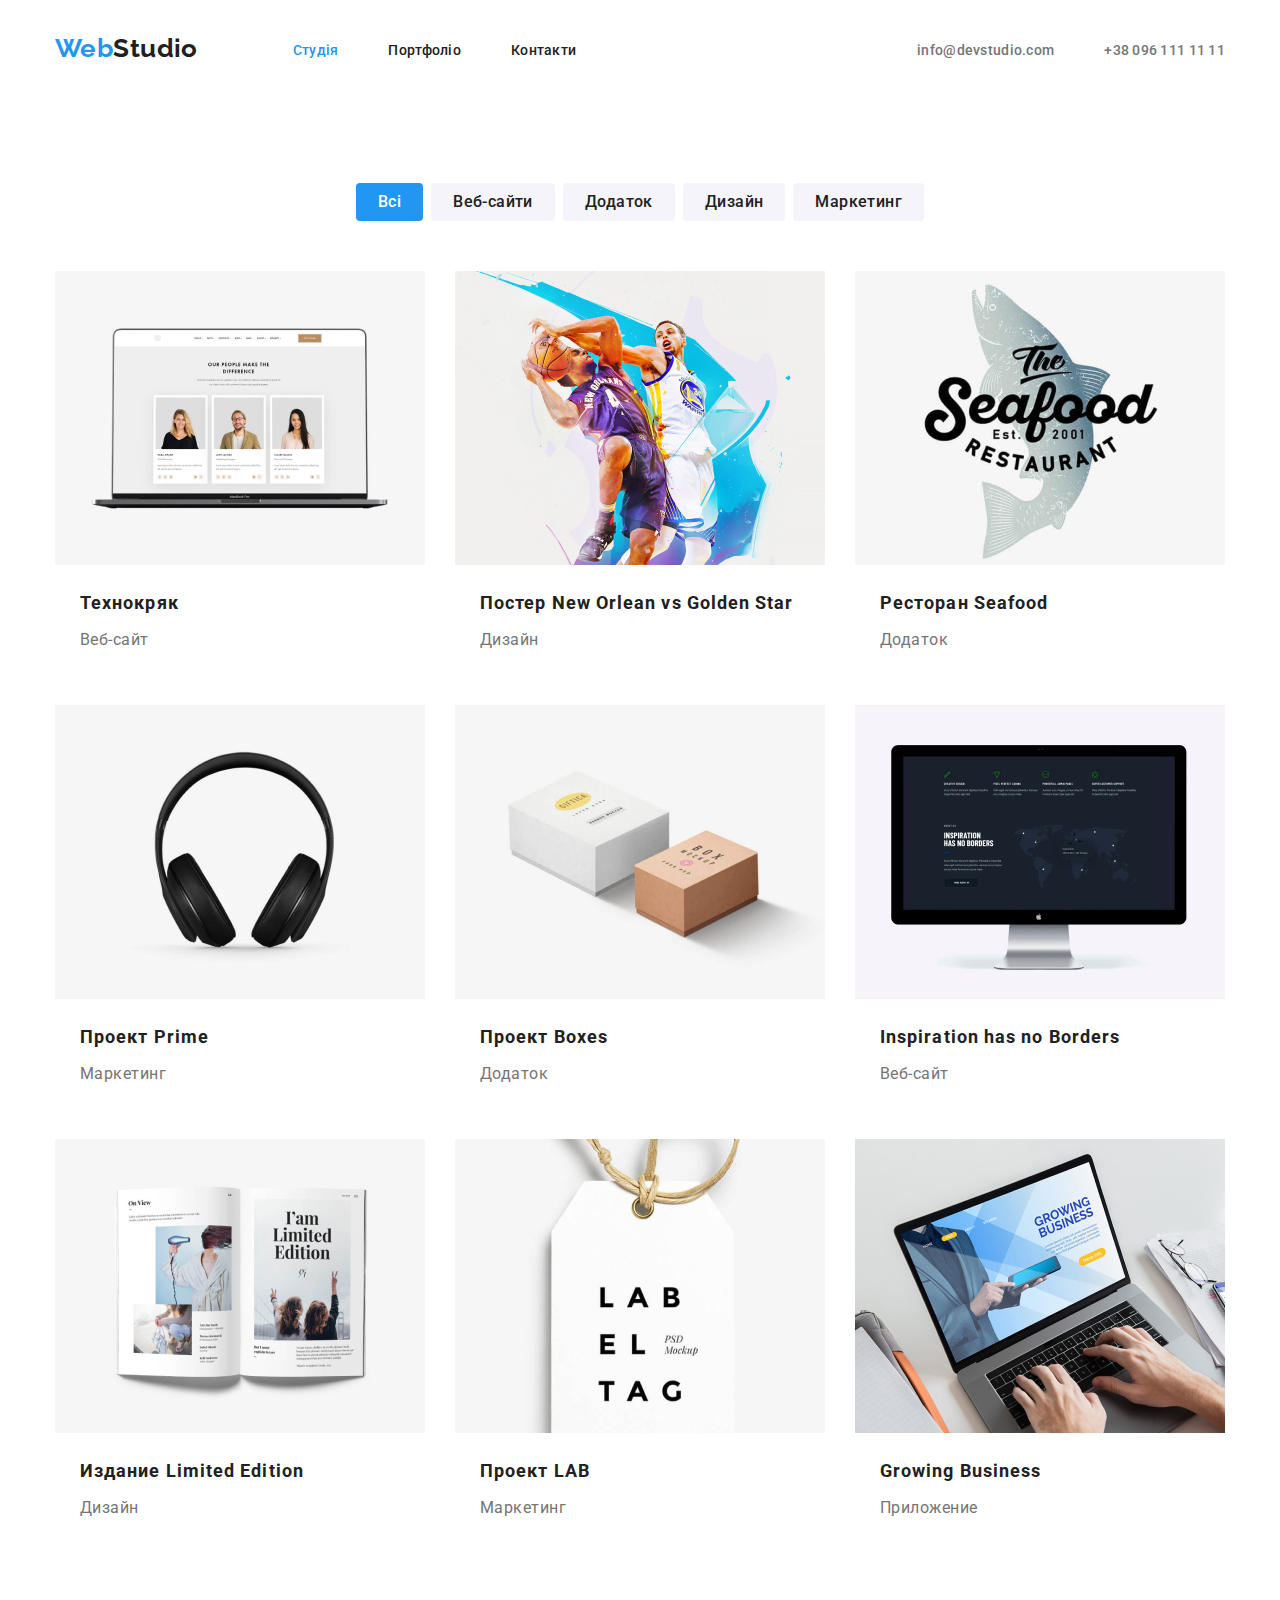
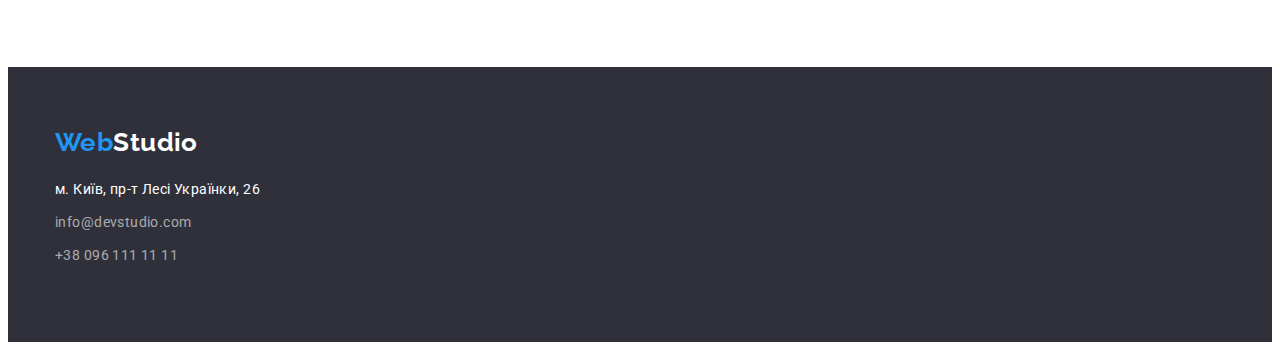
==== commit 746033c2: "fix portfolio.html" ====
--- a/portfolio.html
+++ b/portfolio.html
@@ -37,113 +37,111 @@
 
     <main>
       <section class="portfolio section">
-        <h1 class="portfolio-title visually-hidden">Портфоліо</h1>
-          <div class="container portfolio-container">
-              <button class="portfolio-btn active" type="button">Всі</button>
-              <button class="portfolio-btn" type="button">Веб-сайти</button>
-              <button class="portfolio-btn" type="button">Додаток</button>
-              <button class="portfolio-btn" type="button">Дизайн</button>
-              <button class="portfolio-btn" type="button">Маркетинг</button>
-          </div>
+        <div class="container">
+            <h1 class="portfolio-title visually-hidden">Портфоліо</h1>
+            <ul class="portfolio-container list">
+              <li class="portfolio-btn active" type="button">Всі</li>
+              <li class="portfolio-btn" type="button">Веб-сайти</li>
+              <li class="portfolio-btn" type="button">Додаток</li>
+              <li class="portfolio-btn" type="button">Дизайн</li>
+              <li class="portfolio-btn" type="button">Маркетинг</li>
+            </ul>
         
-        <div class=" container list-conteiner">
-          <ul class="flex-conteiner list">
-            <li class="link">
-              <img src="./images-portfolio/img.jpg" alt="Технокряк" class="photo" />
-              <h3 class="list-title">Технокряк</h3>
-              <p class="work-text">Веб-сайт</p>
-            </li>
-            <li class="link">
-              <img
+            <ul class="flex-conteiner list">
+              <li class="link">
+                <img src="./images-portfolio/img.jpg" alt="Технокряк" class="photo" />
+                <h3 class="list-title">Технокряк</h3>
+                <p class="work-text">Веб-сайт</p>
+              </li>
+              <li class="link">
+                <img
                 src="./images-portfolio/img (1).jpg"
                 alt="Постер New Orlean vs Golden Star"
                 width="370"
                 height="295"
-                class="picture"
-              />
-              <h3 class="list-title">Постер New Orlean vs Golden Star</h3>
-              <p class="work-text">Дизайн</p>
-            </li>
-            <li class="link">
-              <img
+                class="picture"/>
+                <h3 class="list-title">Постер New Orlean vs Golden Star</h3>
+                <p class="work-text">Дизайн</p>
+              </li>
+              <li class="link">
+                <img
                 src="./images-portfolio/img (2).jpg"
                 alt="Ресторан Seafood"
                 width="370"
                 height="295"
                 class="picture"
-              />
-              <h3 class="list-title">Ресторан Seafood</h3>
-              <p class="work-text">Додаток</p>
-            </li>
-            <li class="link">
-              <img
+                />
+                <h3 class="list-title">Ресторан Seafood</h3>
+                <p class="work-text">Додаток</p>
+              </li>
+              <li class="link">
+                <img
                 src="./images-portfolio/img (3).jpg"
                 alt="Проект Prime"
                 width="370"
                 height="295"
                 class="picture"
-              />
-              <h3 class="list-title">Проект Prime</h3>
-              <p class="work-text">Маркетинг</p>
-            </li>
-            <li class="link">
-              <img
+                />
+                <h3 class="list-title">Проект Prime</h3>
+                <p class="work-text">Маркетинг</p>
+              </li>
+              <li class="link">
+                <img
                 src="./images-portfolio/img (4).jpg"
                 alt="Проект Boxes"
                 width="370"
                 height="295"
                 class="picture"
-              />
-              <h3 class="list-title">Проект Boxes</h3>
-              <p class="work-text">Додаток</p>
-            </li>
-            <li class="link">
-              <img
+                />
+                <h3 class="list-title">Проект Boxes</h3>
+                <p class="work-text">Додаток</p>
+              </li>
+              <li class="link">
+                <img
                 src="./images-portfolio/img (5).jpg"
                 alt="Inspiration has no Borders"
                 width="370"
                 height="295"
                 class="picture"
-              />
-              <h3 class="list-title">Inspiration has no Borders</h3>
-              <p class="work-text">Веб-сайт</p>
-            </li>
-            <li class="link">
-              <img
+                />
+                <h3 class="list-title">Inspiration has no Borders</h3>
+                <p class="work-text">Веб-сайт</p>
+              </li>
+              <li class="link">
+                <img
                 src="./images-portfolio/img (7).jpg"
                 alt="Издание Limited Edition"
                 width="370"
                 height="295"
                 class="picture"
-              />
-              <h3 class="list-title">Издание Limited Edition</h3>
-              <p class="work-text">Дизайн</p>
-            </li>
-            <li class="link">
-              <img
+                >
+                <h3 class="list-title">Издание Limited Edition</h3>
+                <p class="work-text">Дизайн</p>
+              </li>
+              <li class="link">
+                <img
                 src="./images-portfolio/img (8).jpg"
                 alt="Проект LAB"
                 width="370"
                 height="295"
                 class="picture"
-              />
-              <h3 class="list-title">Проект LAB</h3>
-              <p class="work-text">Маркетинг</p>
-            </li>
-            <li class="link">
-              <img
+                />
+                <h3 class="list-title">Проект LAB</h3>
+                <p class="work-text">Маркетинг</p>
+              </li>
+              <li class="link">
+                <img
                 src="./images-portfolio/img (9).jpg"
                 alt="Growing Business"
                 width="370"
                 height="295"
                 class="picture"
-              />
-              <h3 class="list-title">Growing Business</h3>
-              <p class="work-text">Приложение</p>
-            </li>
-          </ul>
+                />
+                <h3 class="list-title">Growing Business</h3>
+                <p class="work-text">Приложение</p>
+              </li>
+            </ul>
         </div>
-        
       </section>
     </main>
 
--- a/css/styles.css
+++ b/css/styles.css
@@ -6,7 +6,7 @@
     --secondary-background-color: #FFFFFF;
 }
 
-reset
+/* reset */
 html {
 	box-sizing: border-box;
 }
@@ -68,14 +68,6 @@
     background-color: var(--secondary-background-color);
 }
 
-.hero-container {
-    width: 1200px;
-    padding-left: 15px;
-    padding-right: 15px;
-    margin-left: auto;
-    margin-right: auto;
-}
-
 .container {
     width: 1200px;
     padding-left: 15px;
@@ -192,7 +184,7 @@
 }
 
 .hero-title {
-    width: 696px;
+    width: 600px;
     margin-bottom: 30px;
     margin-left: auto;
     margin-right: auto;
@@ -207,7 +199,7 @@
 }
 
 .btn {
-    padding: 10px 32px 10px 32px;
+    padding: 10px 25px;
 
     font-weight: 700;
     font-size: 16px;
@@ -231,10 +223,10 @@
 
 /* features */
 .section-title {
+    text-align: center;
     font-weight: 700;
     font-size: 36px;
     line-height: 1.17;
-    text-align: center;
     color: var(--secondary-text-color);
 }
 
@@ -401,9 +393,8 @@
 }
 
 .footer-adress-list {
-    padding-top: 20px;
     padding-left: 0;    
-    margin: 0;
+    margin-top: 20px;
     list-style: none;
 }
 
@@ -412,7 +403,7 @@
 }
 
 .footer-adress-list .item {
-margin-bottom: 9px;
+    margin-bottom: 9px;
 }
 
 .footer-adress-list .item:last-child {
@@ -439,12 +430,15 @@
 /* potfolio/css */
 .portfolio-container {
     display: flex;
-    padding-bottom: 34px;
+    padding-bottom: 50px;
+    margin-top: 0;
+    margin-bottom: 0;
     justify-content: center;
+    
 }
 
 .portfolio-btn {
-    padding: 6px 22px 6px 22px;
+    padding: 6px 22px;
     font-weight: 500;
     font-size: 16px;
     border-radius: 4px;
@@ -477,6 +471,8 @@
 .flex-conteiner {
     display: flex;
     flex-wrap: wrap;
+    margin-top: 0;
+    width: 1200px;
  }
  
 .work-text {
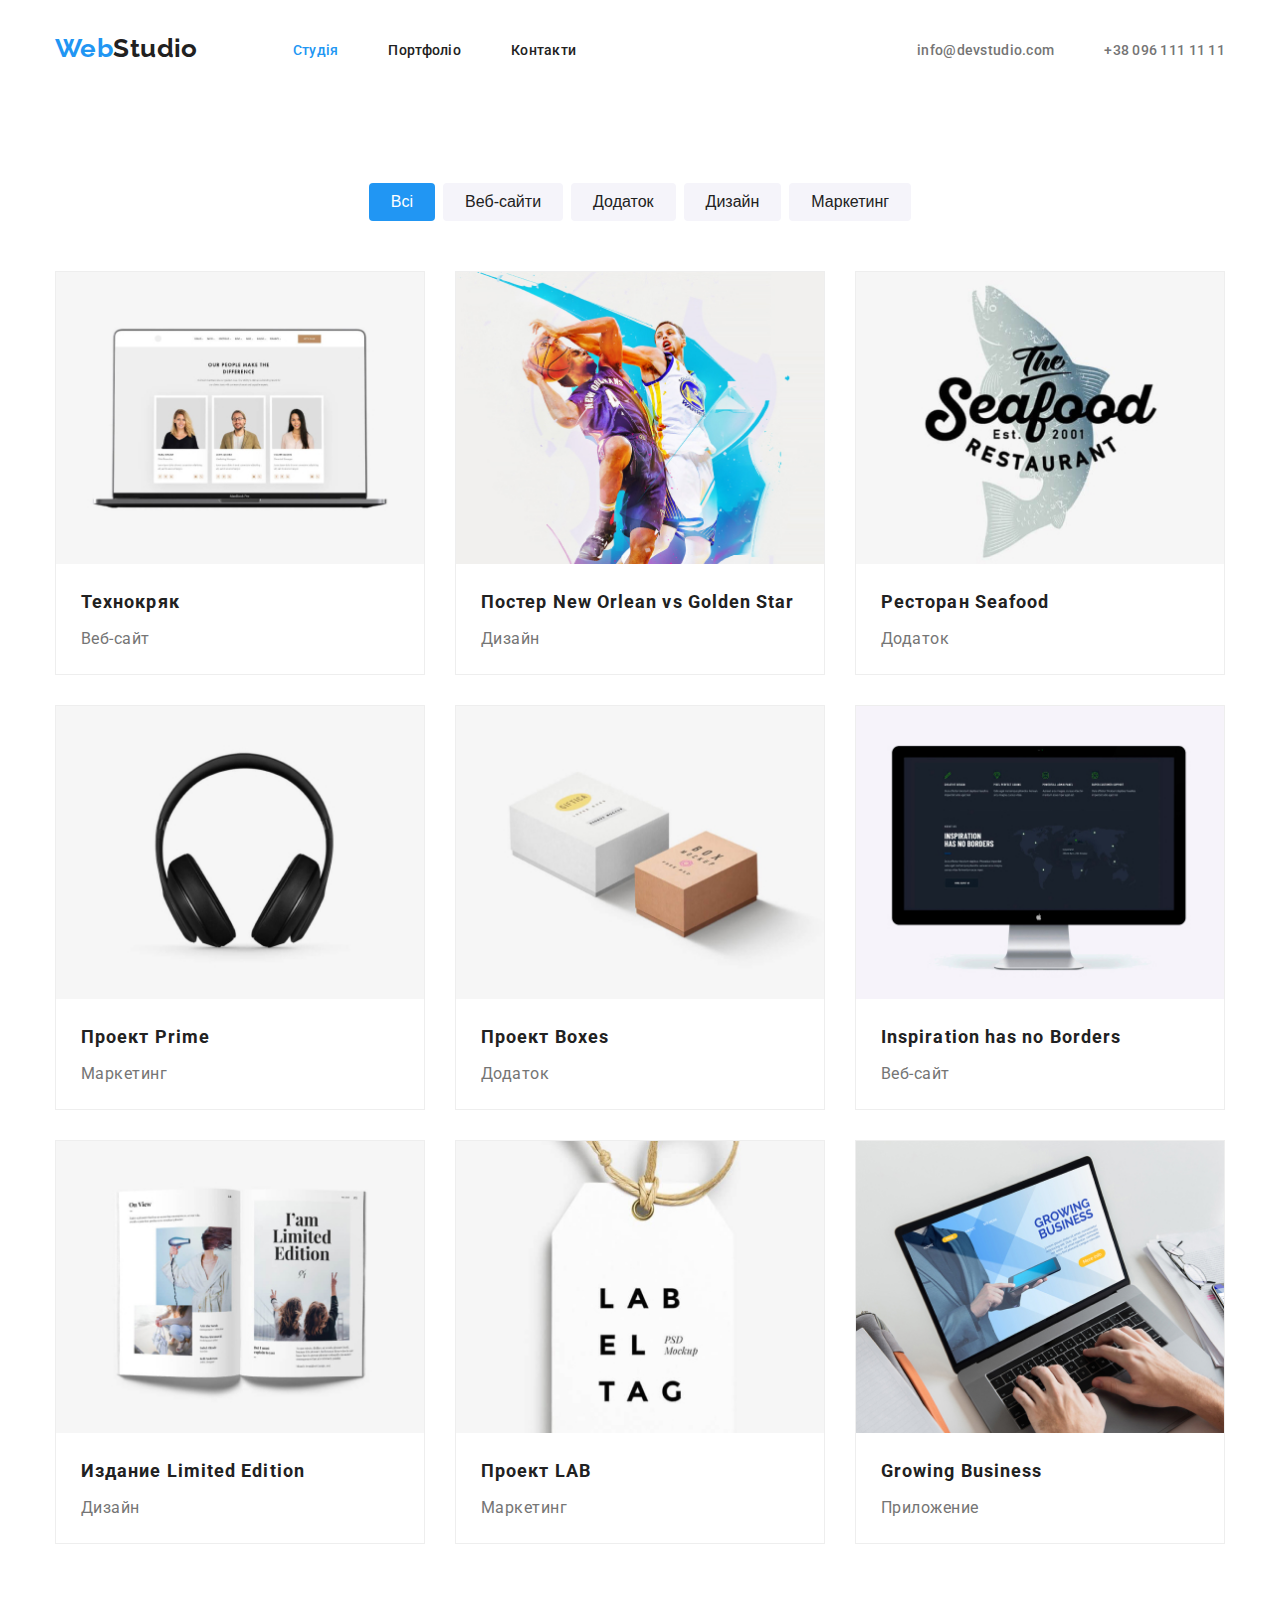
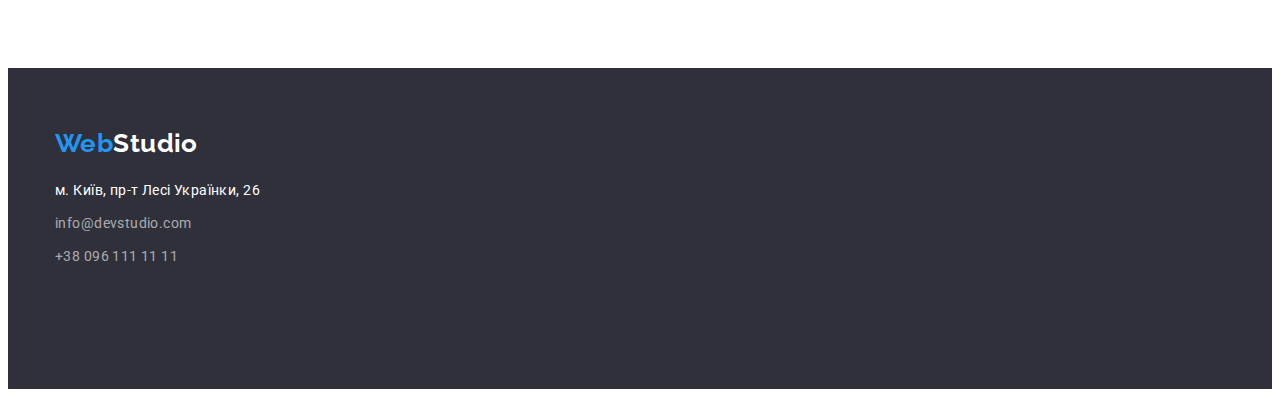
==== commit 2950775b: "fix portfolio" ====
--- a/portfolio.html
+++ b/portfolio.html
@@ -40,11 +40,11 @@
         <div class="container">
             <h1 class="portfolio-title visually-hidden">Портфоліо</h1>
             <ul class="portfolio-container list">
-              <li class="portfolio-btn active" type="button">Всі</li>
-              <li class="portfolio-btn" type="button">Веб-сайти</li>
-              <li class="portfolio-btn" type="button">Додаток</li>
-              <li class="portfolio-btn" type="button">Дизайн</li>
-              <li class="portfolio-btn" type="button">Маркетинг</li>
+              <button class="portfolio-btn active" type="button">Всі</button>
+              <button class="portfolio-btn" type="button">Веб-сайти</button>
+              <button class="portfolio-btn" type="button">Додаток</button>
+              <button class="portfolio-btn" type="button">Дизайн</button>
+              <button class="portfolio-btn" type="button">Маркетинг</button>
             </ul>
         
             <ul class="flex-conteiner list">
--- a/css/styles.css
+++ b/css/styles.css
@@ -260,8 +260,6 @@
  }
 
 .title {
-    margin-bottom: 10px;
-
     font-size: 14px;
     font-weight: 700;
     line-height: 1.14;
@@ -348,7 +346,8 @@
 }
 
 .team-text {
-    margin-bottom: 30px;
+    padding-bottom: 30px;
+    margin-bottom: 0;
 
     font-size: 16px;
     line-height: 1.19;
@@ -357,7 +356,7 @@
 }
 
 .team-list .title {
-    margin-top: 30px;
+    padding-top: 30px;
     margin-bottom: 10px;
 
     font-weight: 500;
@@ -392,9 +391,15 @@
     color: var(--secondary-background-color);
 }
 
+.footer-addres {
+    margin-top: 20px;
+    padding-bottom: 60px;
+}
+
 .footer-adress-list {
-    padding-left: 0;    
-    margin-top: 20px;
+    padding-left: 0;
+    margin-top: 0;   
+    margin-bottom: 0; 
     list-style: none;
 }
 
@@ -430,9 +435,8 @@
 /* potfolio/css */
 .portfolio-container {
     display: flex;
-    padding-bottom: 50px;
-    margin-top: 0;
-    margin-bottom: 0;
+    margin-top: 0;
+    margin-bottom: 50px;
     justify-content: center;
     
 }
@@ -504,8 +508,8 @@
     width: 370px;
 
     margin-right: 30px;
-    margin-bottom: 30px;
-
+    margin-bottom:                                                                                                                                                                                                                                                                                                                                                      30px;
+    border: 1px solid #EEEEEE;;
     background-color: var(--secondary-background-color);
 }
 
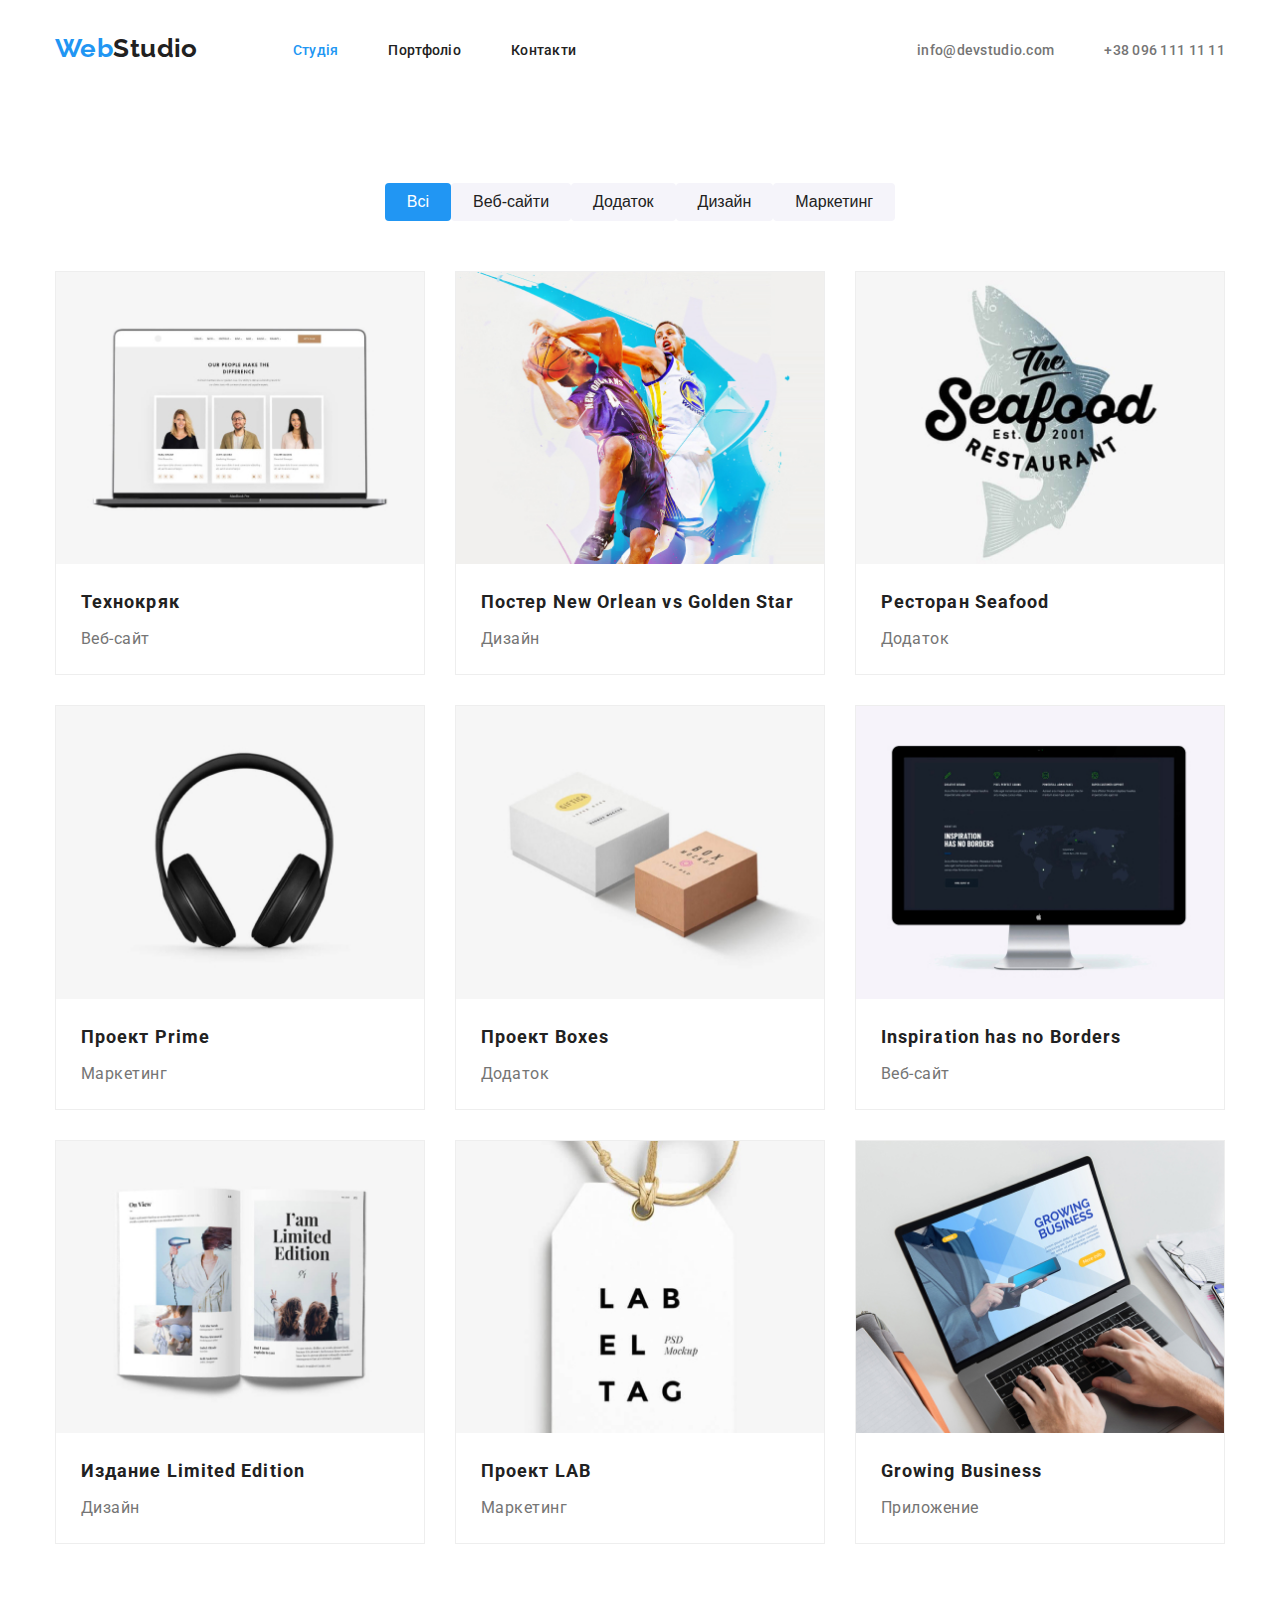
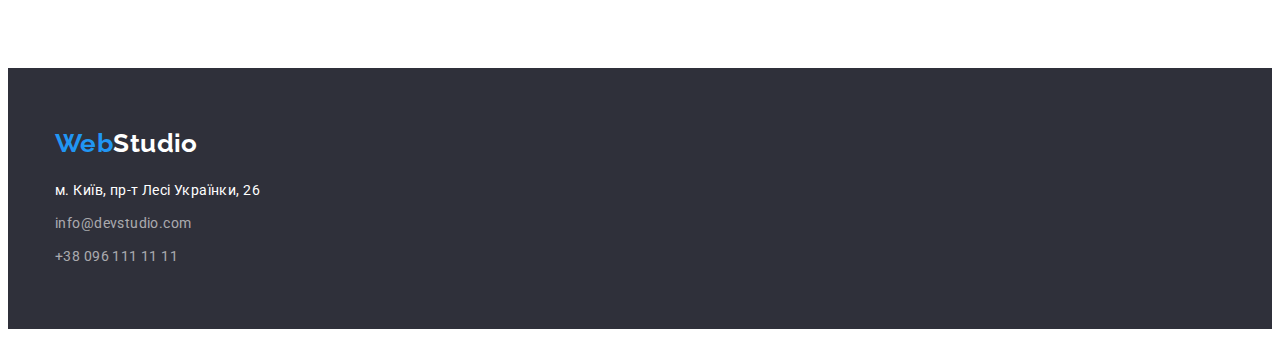
==== commit bf632b08: "final fixing" ====
--- a/portfolio.html
+++ b/portfolio.html
@@ -40,11 +40,11 @@
         <div class="container">
             <h1 class="portfolio-title visually-hidden">Портфоліо</h1>
             <ul class="portfolio-container list">
-              <button class="portfolio-btn active" type="button">Всі</button>
-              <button class="portfolio-btn" type="button">Веб-сайти</button>
-              <button class="portfolio-btn" type="button">Додаток</button>
-              <button class="portfolio-btn" type="button">Дизайн</button>
-              <button class="portfolio-btn" type="button">Маркетинг</button>
+              <li><button class="portfolio-btn active" type="button">Всі</button></li>
+              <li><button class="portfolio-btn" type="button">Веб-сайти</button></li>
+              <li><button class="portfolio-btn" type="button">Додаток</button></li>
+              <li><button class="portfolio-btn" type="button">Дизайн</button></li>
+              <li><button class="portfolio-btn" type="button">Маркетинг</button></li>
             </ul>
         
             <ul class="flex-conteiner list">
--- a/css/styles.css
+++ b/css/styles.css
@@ -393,7 +393,6 @@
 
 .footer-addres {
     margin-top: 20px;
-    padding-bottom: 60px;
 }
 
 .footer-adress-list {
@@ -480,7 +479,8 @@
  }
  
 .work-text {
-    margin-bottom: 20px;
+    padding-bottom: 20px;
+    margin-bottom: 0;
 
     font-size: 16px;
     line-height: 30px;
@@ -495,7 +495,7 @@
 }
 
 .list-title {
-    margin-top: 20px;
+    padding-top: 20px;
     margin-bottom: 4px;
     
     font-size: 18px;
